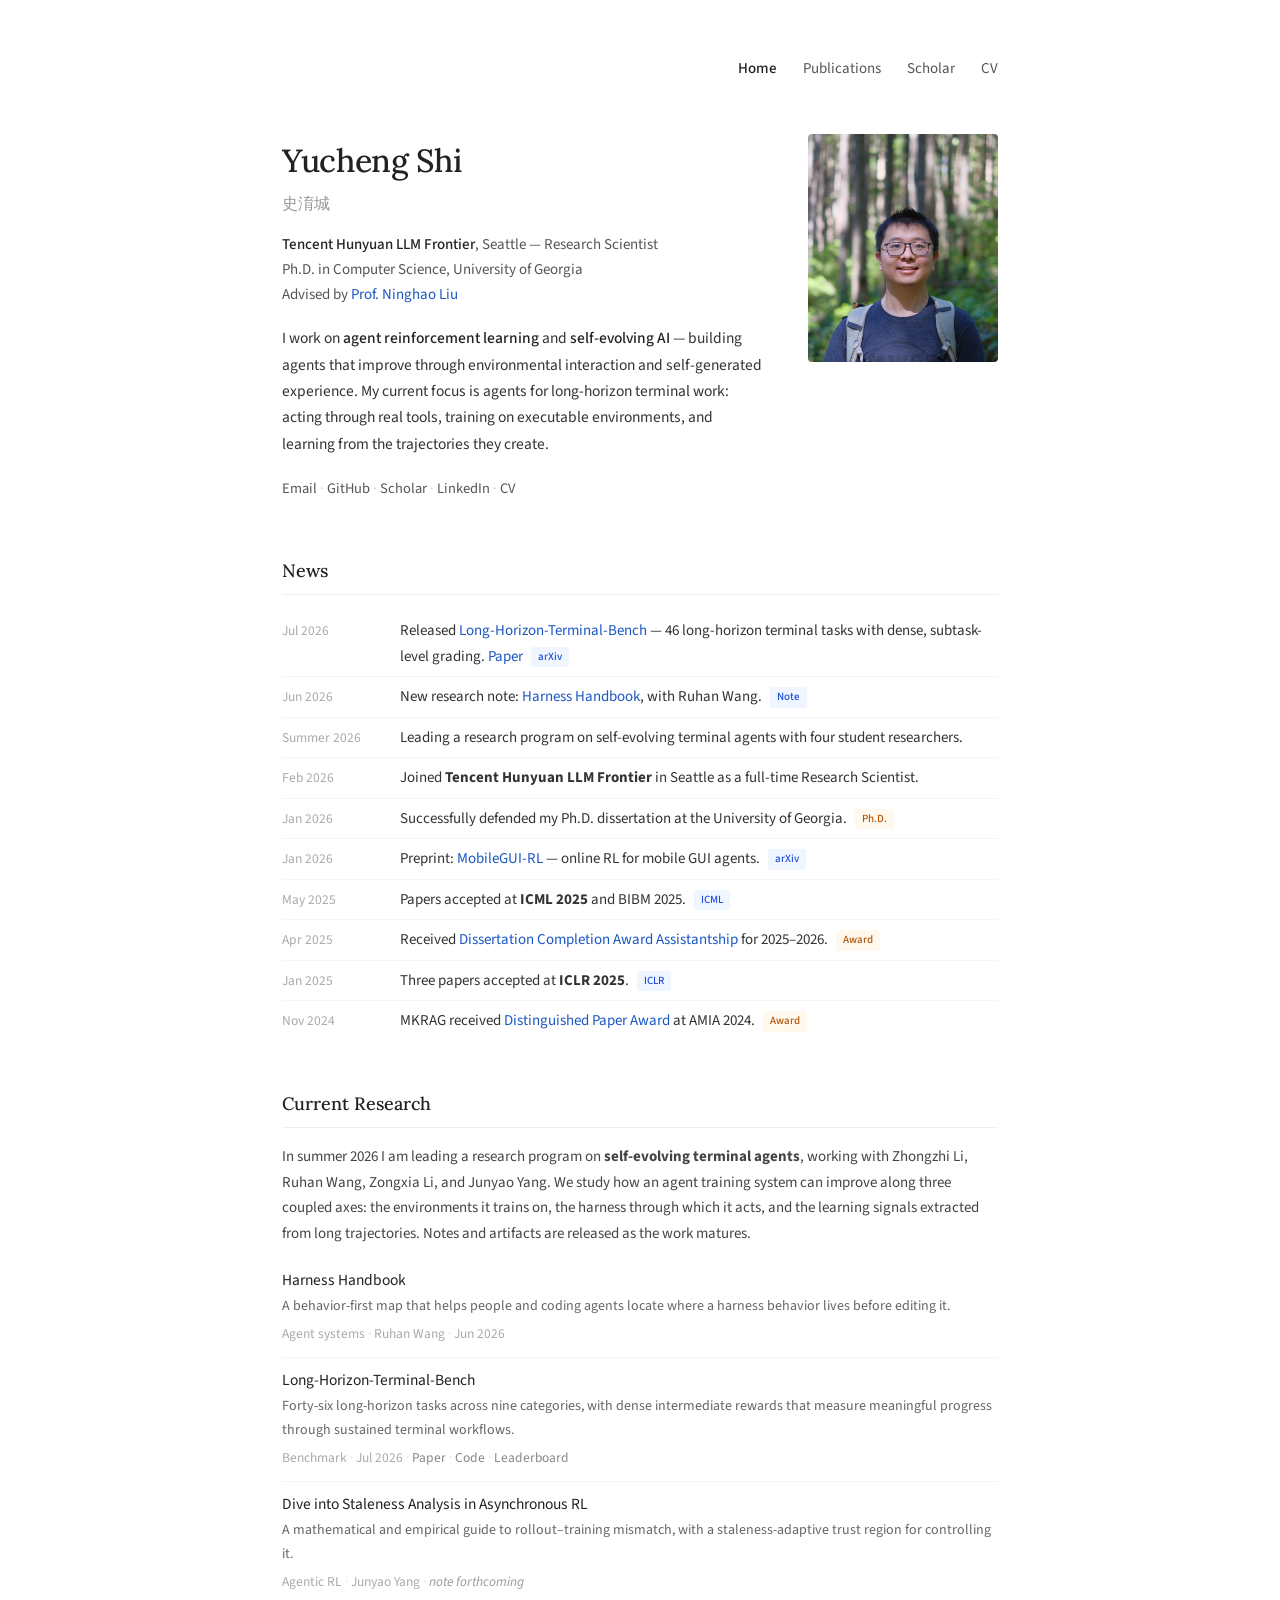
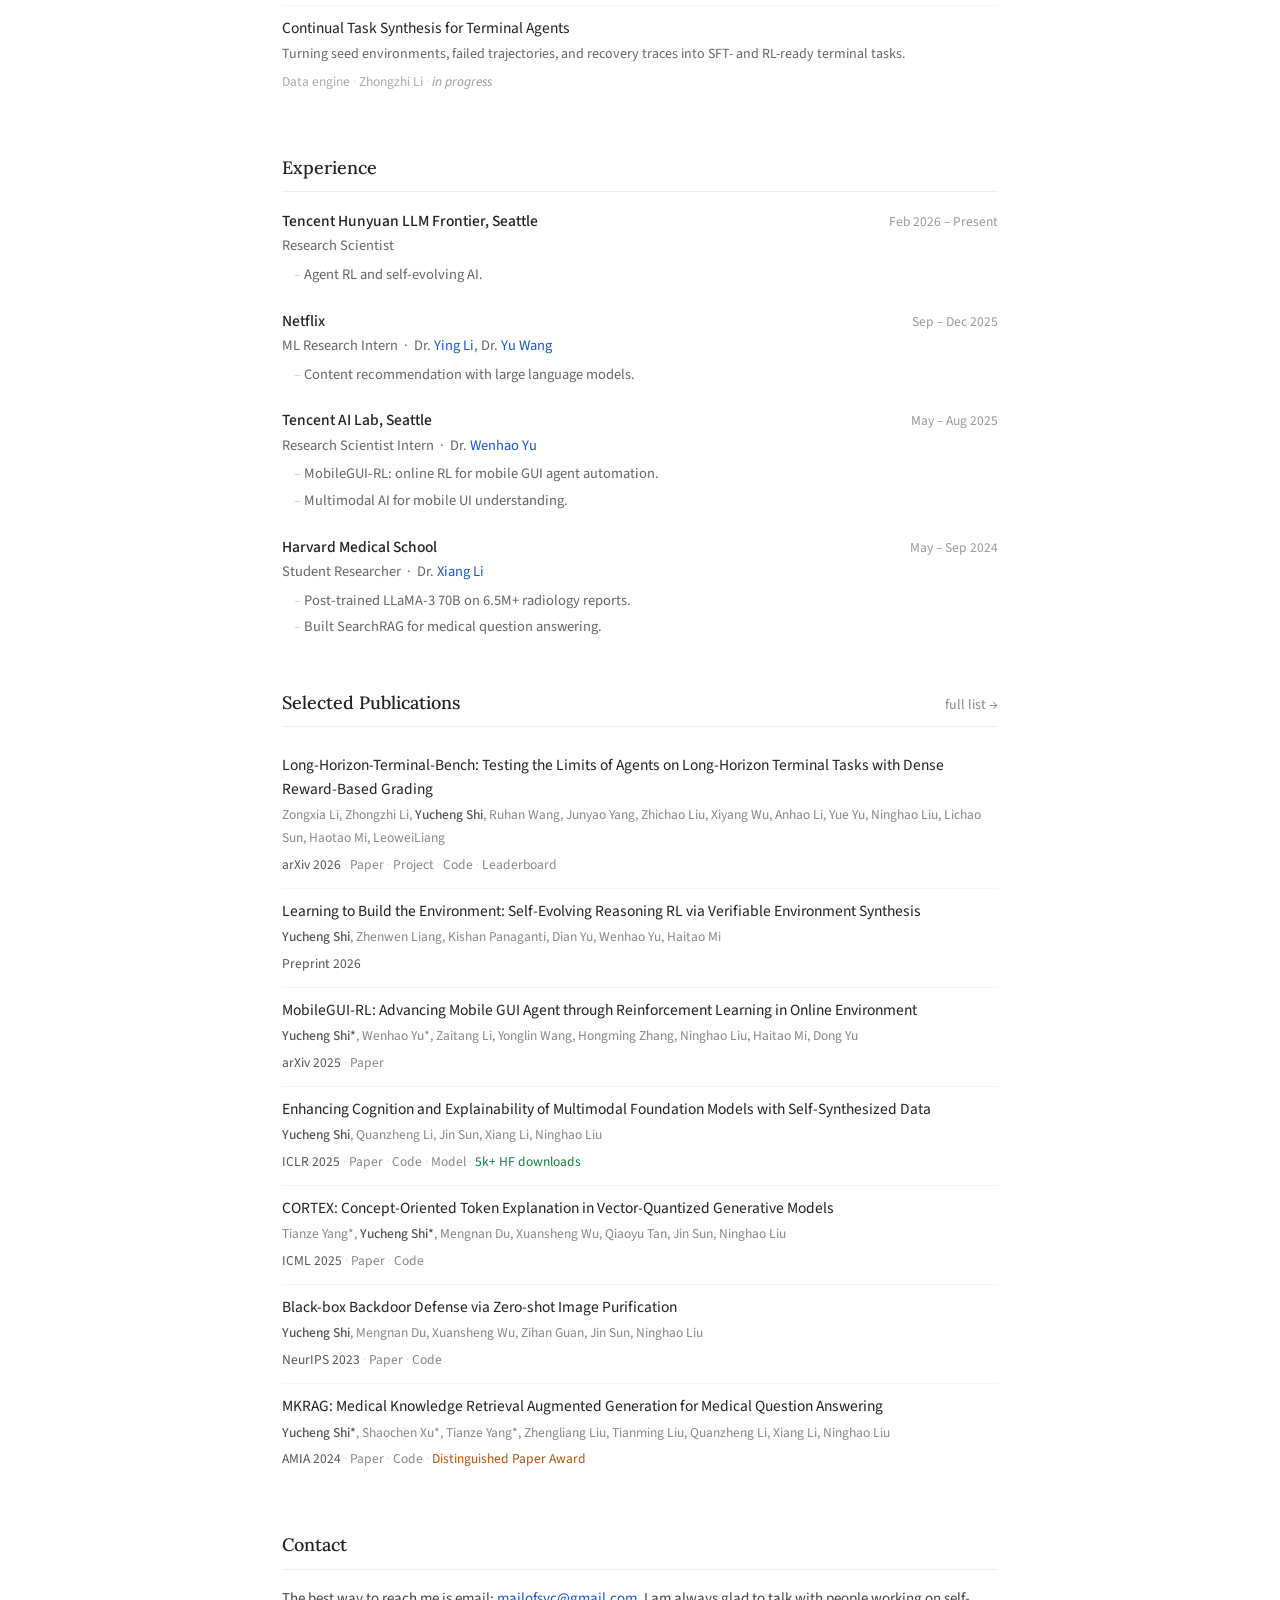
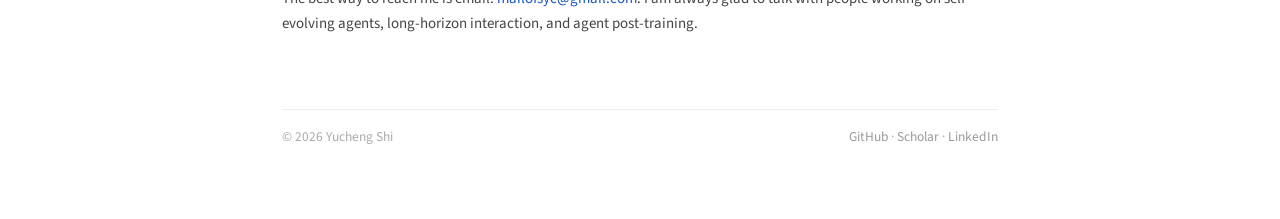
==== index.html @ b0e8c315 "Add Long-Horizon-Terminal-Bench" ====
<!DOCTYPE html>
<html lang="en">
<head>
  <meta charset="UTF-8">
  <meta name="viewport" content="width=device-width, initial-scale=1.0">
  <title>Yucheng Shi</title>
  <meta name="description" content="Yucheng Shi is a Research Scientist at Tencent Hunyuan LLM Frontier in Seattle, working on self-evolving AI, agent reinforcement learning, and long-horizon terminal agents.">
  <link rel="canonical" href="https://sycny.github.io/">
  <meta property="og:type" content="website">
  <meta property="og:url" content="https://sycny.github.io/">
  <meta property="og:title" content="Yucheng Shi">
  <meta property="og:description" content="Research Scientist working on self-evolving AI, agent reinforcement learning, and long-horizon terminal agents.">
  <meta property="og:image" content="https://sycny.github.io/images/yucheng-shi.jpg">
  <link rel="preconnect" href="https://fonts.googleapis.com">
  <link rel="preconnect" href="https://fonts.gstatic.com" crossorigin>
  <link href="https://fonts.googleapis.com/css2?family=Lora:ital,wght@0,400;0,500;1,400&amp;family=Source+Sans+3:wght@400;500;600&amp;display=swap" rel="stylesheet">
  <link rel="stylesheet" href="stylesheet.css">
</head>
<body>
<div class="page">

  <nav>
    <a href="index.html" aria-current="page">Home</a>
    <a href="publications.html">Publications</a>
    <a href="https://scholar.google.co.uk/citations?user=rIFRHvIAAAAJ" target="_blank" rel="noopener">Scholar</a>
    <a href="Yucheng_Shi_CV_2026.pdf" target="_blank">CV</a>
  </nav>

  <header class="profile">
    <div>
      <h1>Yucheng Shi</h1>
      <div class="name-zh" lang="zh-Hans">史淯城</div>
      <div class="affiliation">
        <strong>Tencent Hunyuan LLM Frontier</strong>, Seattle — Research Scientist<br>
        Ph.D. in Computer Science, University of Georgia<br>
        Advised by <a href="https://ninghaohello.github.io/">Prof. Ninghao Liu</a>
      </div>
      <p class="bio">
        I work on <strong>agent reinforcement learning</strong> and <strong>self-evolving AI</strong> —
        building agents that improve through environmental interaction and self-generated experience.
        My current focus is agents for long-horizon terminal work: acting through real tools, training
        on executable environments, and learning from the trajectories they create.
      </p>
      <div class="links">
        <a href="mailto:mailofsyc@gmail.com">Email</a>
        <span>·</span>
        <a href="https://github.com/sycny" target="_blank" rel="noopener">GitHub</a>
        <span>·</span>
        <a href="https://scholar.google.co.uk/citations?user=rIFRHvIAAAAJ" target="_blank" rel="noopener">Scholar</a>
        <span>·</span>
        <a href="https://www.linkedin.com/in/yucheng-shi/" target="_blank" rel="noopener">LinkedIn</a>
        <span>·</span>
        <a href="Yucheng_Shi_CV_2026.pdf" target="_blank">CV</a>
      </div>
    </div>
    <div class="photo-wrap">
      <img class="photo" src="images/yucheng-shi.jpg" alt="Yucheng Shi" width="720" height="864">
    </div>
  </header>

  <!-- NEWS -->
  <section>
    <h2>News</h2>
    <div class="news-row"><span class="news-date">Jul 2026</span><span>Released <a href="https://zli12321.github.io/LHTB/">Long-Horizon-Terminal-Bench</a> — 46 long-horizon terminal tasks with dense, subtask-level grading. <a href="https://arxiv.org/abs/2607.08964">Paper</a> <span class="tag tag-paper">arXiv</span></span></div>
    <div class="news-row"><span class="news-date">Jun 2026</span><span>New research note: <a href="https://ruhan-wang.github.io/Harness-Handbook/">Harness Handbook</a>, with Ruhan Wang. <span class="tag tag-paper">Note</span></span></div>
    <div class="news-row"><span class="news-date">Summer 2026</span><span>Leading a research program on self-evolving terminal agents with four student researchers.</span></div>
    <div class="news-row"><span class="news-date">Feb 2026</span><span>Joined <strong>Tencent Hunyuan LLM Frontier</strong> in Seattle as a full-time Research Scientist.</span></div>
    <div class="news-row"><span class="news-date">Jan 2026</span><span>Successfully defended my Ph.D. dissertation at the University of Georgia. <span class="tag tag-award">Ph.D.</span></span></div>
    <div class="news-row"><span class="news-date">Jan 2026</span><span>Preprint: <a href="https://arxiv.org/abs/2507.05720">MobileGUI-RL</a> — online RL for mobile GUI agents. <span class="tag tag-paper">arXiv</span></span></div>
    <div class="news-row"><span class="news-date">May 2025</span><span>Papers accepted at <strong>ICML 2025</strong> and BIBM 2025. <span class="tag tag-paper">ICML</span></span></div>
    <div class="news-row"><span class="news-date">Apr 2025</span><span>Received <a href="https://grad.uga.edu/scholarship-and-fellowship-awards-2023/">Dissertation Completion Award Assistantship</a> for 2025–2026. <span class="tag tag-award">Award</span></span></div>
    <div class="news-row"><span class="news-date">Jan 2025</span><span>Three papers accepted at <strong>ICLR 2025</strong>. <span class="tag tag-paper">ICLR</span></span></div>
    <div class="news-row"><span class="news-date">Nov 2024</span><span>MKRAG received <a href="https://computing.uga.edu/news/stories/2024/dr-ninghao-liu-wins-distinguished-paper-award">Distinguished Paper Award</a> at AMIA 2024. <span class="tag tag-award">Award</span></span></div>
  </section>

  <!-- CURRENT RESEARCH -->
  <section>
    <h2>Current Research</h2>
    <p class="section-intro">
      In summer 2026 I am leading a research program on <strong>self-evolving terminal agents</strong>,
      working with Zhongzhi Li, Ruhan Wang, Zongxia Li, and Junyao Yang. We study how an agent training
      system can improve along three coupled axes: the environments it trains on, the harness through
      which it acts, and the learning signals extracted from long trajectories. Notes and artifacts are
      released as the work matures.
    </p>

    <div class="pub-item">
      <div class="pub-title"><a href="https://ruhan-wang.github.io/Harness-Handbook/">Harness Handbook</a></div>
      <div class="pub-desc">A behavior-first map that helps people and coding agents locate where a harness behavior lives before editing it.</div>
      <div class="pub-meta">Agent systems <span class="sep">·</span> Ruhan Wang <span class="sep">·</span> Jun 2026</div>
    </div>

    <div class="pub-item">
      <div class="pub-title"><a href="https://zli12321.github.io/LHTB/">Long-Horizon-Terminal-Bench</a></div>
      <div class="pub-desc">Forty-six long-horizon tasks across nine categories, with dense intermediate rewards that measure meaningful progress through sustained terminal workflows.</div>
      <div class="pub-meta">Benchmark <span class="sep">·</span> Jul 2026 <span class="sep">·</span> <a href="https://arxiv.org/abs/2607.08964">Paper</a> <span class="sep">·</span> <a href="https://github.com/zli12321/LHTB">Code</a> <span class="sep">·</span> <a href="https://zli12321.github.io/LHTB/leaderboard.html">Leaderboard</a></div>
    </div>

    <div class="pub-item">
      <div class="pub-title">Dive into Staleness Analysis in Asynchronous RL</div>
      <div class="pub-desc">A mathematical and empirical guide to rollout–training mismatch, with a staleness-adaptive trust region for controlling it.</div>
      <div class="pub-meta">Agentic RL <span class="sep">·</span> Junyao Yang <span class="sep">·</span> <span class="status">note forthcoming</span></div>
    </div>

    <div class="pub-item">
      <div class="pub-title">Continual Task Synthesis for Terminal Agents</div>
      <div class="pub-desc">Turning seed environments, failed trajectories, and recovery traces into SFT- and RL-ready terminal tasks.</div>
      <div class="pub-meta">Data engine <span class="sep">·</span> Zhongzhi Li <span class="sep">·</span> <span class="status">in progress</span></div>
    </div>
  </section>

  <!-- EXPERIENCE -->
  <section>
    <h2>Experience</h2>

    <div class="exp-item">
      <div class="exp-header">
        <span class="exp-company">Tencent Hunyuan LLM Frontier, Seattle</span>
        <span class="exp-date">Feb 2026 – Present</span>
      </div>
      <div class="exp-role">Research Scientist</div>
      <ul class="exp-detail"><li>Agent RL and self-evolving AI.</li></ul>
    </div>

    <div class="exp-item">
      <div class="exp-header">
        <span class="exp-company">Netflix</span>
        <span class="exp-date">Sep – Dec 2025</span>
      </div>
      <div class="exp-role">ML Research Intern &nbsp;·&nbsp; Dr. <a href="https://www.linkedin.com/in/ying-li-94016850/">Ying Li</a>, Dr. <a href="https://scholar.google.com/citations?user=S-9e-WwAAAAJ">Yu Wang</a></div>
      <ul class="exp-detail"><li>Content recommendation with large language models.</li></ul>
    </div>

    <div class="exp-item">
      <div class="exp-header">
        <span class="exp-company">Tencent AI Lab, Seattle</span>
        <span class="exp-date">May – Aug 2025</span>
      </div>
      <div class="exp-role">Research Scientist Intern &nbsp;·&nbsp; Dr. <a href="https://wyu97.github.io/">Wenhao Yu</a></div>
      <ul class="exp-detail">
        <li>MobileGUI-RL: online RL for mobile GUI agent automation.</li>
        <li>Multimodal AI for mobile UI understanding.</li>
      </ul>
    </div>

    <div class="exp-item">
      <div class="exp-header">
        <span class="exp-company">Harvard Medical School</span>
        <span class="exp-date">May – Sep 2024</span>
      </div>
      <div class="exp-role">Student Researcher &nbsp;·&nbsp; Dr. <a href="https://xiangli-shaun.github.io/">Xiang Li</a></div>
      <ul class="exp-detail">
        <li>Post-trained LLaMA-3 70B on 6.5M+ radiology reports.</li>
        <li>Built SearchRAG for medical question answering.</li>
      </ul>
    </div>
  </section>

  <!-- SELECTED PUBLICATIONS -->
  <section>
    <h2>Selected Publications <a href="publications.html">full list →</a></h2>

    <div class="pub-item">
      <div class="pub-title">Long-Horizon-Terminal-Bench: Testing the Limits of Agents on Long-Horizon Terminal Tasks with Dense Reward-Based Grading</div>
      <div class="pub-authors">Zongxia Li, Zhongzhi Li, <strong>Yucheng Shi</strong>, Ruhan Wang, Junyao Yang, Zhichao Liu, Xiyang Wu, Anhao Li, Yue Yu, Ninghao Liu, Lichao Sun, Haotao Mi, LeoweiLiang</div>
      <div class="pub-meta"><em>arXiv 2026</em> <span class="sep">·</span> <a href="https://arxiv.org/abs/2607.08964">Paper</a> <span class="sep">·</span> <a href="https://zli12321.github.io/LHTB/">Project</a> <span class="sep">·</span> <a href="https://github.com/zli12321/LHTB">Code</a> <span class="sep">·</span> <a href="https://zli12321.github.io/LHTB/leaderboard.html">Leaderboard</a></div>
    </div>

    <div class="pub-item">
      <div class="pub-title">Learning to Build the Environment: Self-Evolving Reasoning RL via Verifiable Environment Synthesis</div>
      <div class="pub-authors"><strong>Yucheng Shi</strong>, Zhenwen Liang, Kishan Panaganti, Dian Yu, Wenhao Yu, Haitao Mi</div>
      <div class="pub-meta"><em>Preprint 2026</em></div>
    </div>

    <div class="pub-item">
      <div class="pub-title">MobileGUI-RL: Advancing Mobile GUI Agent through Reinforcement Learning in Online Environment</div>
      <div class="pub-authors"><strong>Yucheng Shi*</strong>, Wenhao Yu*, Zaitang Li, Yonglin Wang, Hongming Zhang, Ninghao Liu, Haitao Mi, Dong Yu</div>
      <div class="pub-meta"><em>arXiv 2025</em> <span class="sep">·</span> <a href="https://arxiv.org/abs/2507.05720">Paper</a></div>
    </div>

    <div class="pub-item">
      <div class="pub-title">Enhancing Cognition and Explainability of Multimodal Foundation Models with Self-Synthesized Data</div>
      <div class="pub-authors"><strong>Yucheng Shi</strong>, Quanzheng Li, Jin Sun, Xiang Li, Ninghao Liu</div>
      <div class="pub-meta"><em>ICLR 2025</em> <span class="sep">·</span> <a href="https://openreview.net/forum?id=lHbLpwbEyt">Paper</a> <span class="sep">·</span> <a href="https://github.com/sycny/SelfSynthX">Code</a> <span class="sep">·</span> <a href="https://huggingface.co/YuchengShi">Model</a> <span class="sep">·</span> <span class="downloads">5k+ HF downloads</span></div>
    </div>

    <div class="pub-item">
      <div class="pub-title">CORTEX: Concept-Oriented Token Explanation in Vector-Quantized Generative Models</div>
      <div class="pub-authors">Tianze Yang*, <strong>Yucheng Shi*</strong>, Mengnan Du, Xuansheng Wu, Qiaoyu Tan, Jin Sun, Ninghao Liu</div>
      <div class="pub-meta"><em>ICML 2025</em> <span class="sep">·</span> <a href="https://arxiv.org/abs/2506.00698">Paper</a> <span class="sep">·</span> <a href="https://github.com/YangTianze009/CORTEX">Code</a></div>
    </div>

    <div class="pub-item">
      <div class="pub-title">Black-box Backdoor Defense via Zero-shot Image Purification</div>
      <div class="pub-authors"><strong>Yucheng Shi</strong>, Mengnan Du, Xuansheng Wu, Zihan Guan, Jin Sun, Ninghao Liu</div>
      <div class="pub-meta"><em>NeurIPS 2023</em> <span class="sep">·</span> <a href="https://arxiv.org/abs/2303.12175">Paper</a> <span class="sep">·</span> <a href="https://github.com/sycny/ZIP">Code</a></div>
    </div>

    <div class="pub-item">
      <div class="pub-title">MKRAG: Medical Knowledge Retrieval Augmented Generation for Medical Question Answering</div>
      <div class="pub-authors"><strong>Yucheng Shi*</strong>, Shaochen Xu*, Tianze Yang*, Zhengliang Liu, Tianming Liu, Quanzheng Li, Xiang Li, Ninghao Liu</div>
      <div class="pub-meta"><em>AMIA 2024</em> <span class="sep">·</span> <a href="https://arxiv.org/abs/2309.16035">Paper</a> <span class="sep">·</span> <a href="https://github.com/sycny/MKRAG">Code</a> <span class="sep">·</span> <span class="award">Distinguished Paper Award</span></div>
    </div>
  </section>

  <!-- CONTACT -->
  <section>
    <h2>Contact</h2>
    <p class="contact-note">
      The best way to reach me is email: <a href="mailto:mailofsyc@gmail.com">mailofsyc@gmail.com</a>.
      I am always glad to talk with people working on self-evolving agents, long-horizon interaction,
      and agent post-training.
    </p>
  </section>

  <footer>
    <span>© 2026 Yucheng Shi</span>
    <span>
      <a href="https://github.com/sycny" target="_blank" rel="noopener">GitHub</a> ·
      <a href="https://scholar.google.co.uk/citations?user=rIFRHvIAAAAJ" target="_blank" rel="noopener">Scholar</a> ·
      <a href="https://www.linkedin.com/in/yucheng-shi/" target="_blank" rel="noopener">LinkedIn</a>
    </span>
  </footer>

</div>
</body>
</html>
---- stylesheet.css ----
/* Yucheng Shi — sycny.github.io */

* { box-sizing: border-box; margin: 0; padding: 0; }

body {
  font-family: 'Source Sans 3', -apple-system, 'Segoe UI', Helvetica, Arial, sans-serif;
  background: #fff;
  color: #222;
  font-size: 16px;
  line-height: 1.7;
}

a { color: #1a56c4; text-decoration: none; }
a:hover { text-decoration: underline; }

.page {
  max-width: 780px;
  margin: 0 auto;
  padding: 56px 32px 70px;
}

/* NAV */
nav {
  display: flex;
  flex-wrap: wrap;
  justify-content: flex-end;
  gap: 8px 26px;
  margin-bottom: 52px;
  font-size: 15px;
}
nav a { color: #555; }
nav a:hover { color: #1a56c4; text-decoration: none; }
nav a[aria-current="page"] { color: #222; font-weight: 500; }

/* PROFILE */
.profile {
  display: grid;
  grid-template-columns: 1fr 190px;
  gap: 44px;
  align-items: start;
  margin-bottom: 54px;
}

h1 {
  font-family: 'Lora', serif;
  font-weight: 500;
  font-size: 2rem;
  letter-spacing: -0.01em;
  margin-bottom: 2px;
}
.name-zh {
  font-family: 'Lora', serif;
  color: #999;
  font-size: 1rem;
  margin-bottom: 16px;
}
.affiliation {
  font-size: 15px;
  color: #555;
  margin-bottom: 18px;
  line-height: 1.65;
}
.affiliation strong { color: #222; font-weight: 500; }

.bio { font-size: 15.5px; color: #333; margin-bottom: 20px; }
.bio strong { font-weight: 500; color: #222; }

.links { font-size: 14.5px; }
.links a { color: #555; }
.links a:hover { color: #1a56c4; }
.links span { color: #ccc; }

.photo-wrap {
  width: 100%;
  border-radius: 4px;
  overflow: hidden;
}
.photo { width: 100%; height: auto; display: block; }

/* SECTIONS */
section { margin-bottom: 48px; }

h2 {
  font-family: 'Lora', serif;
  font-weight: 500;
  font-size: 1.12rem;
  margin-bottom: 16px;
  padding-bottom: 8px;
  border-bottom: 1px solid #eee;
  display: flex;
  justify-content: space-between;
  align-items: baseline;
}
h2 a {
  font-family: 'Source Sans 3', sans-serif;
  font-size: 14px;
  font-weight: 400;
  color: #888;
}
h2 a:hover { color: #1a56c4; text-decoration: none; }

.section-intro { font-size: 15px; color: #444; margin-bottom: 12px; }

/* NEWS */
.news-row {
  display: grid;
  grid-template-columns: 100px 1fr;
  gap: 0 18px;
  font-size: 15px;
  padding: 7px 0;
  border-bottom: 1px solid #f4f4f4;
  color: #333;
}
.news-row:last-child { border-bottom: none; }
.news-date { color: #aaa; font-size: 13.5px; padding-top: 2px; white-space: nowrap; }

.tag {
  display: inline-block;
  font-size: 11px;
  padding: 1px 7px;
  border-radius: 2px;
  vertical-align: middle;
  margin-left: 5px;
  font-weight: 500;
}
.tag-award { background: #fff8ed; color: #b45309; }
.tag-paper { background: #eff6ff; color: #1d4ed8; }

/* EXPERIENCE */
.exp-item { margin-bottom: 20px; }
.exp-item:last-child { margin-bottom: 0; }
.exp-header { display: flex; justify-content: space-between; align-items: baseline; flex-wrap: wrap; gap: 4px; }
.exp-company { font-weight: 500; font-size: 15.5px; }
.exp-date { font-size: 13.5px; color: #999; }
.exp-role { font-size: 14.5px; color: #666; margin-bottom: 4px; }
.exp-detail { font-size: 14.5px; color: #666; padding-left: 12px; margin-top: 2px; list-style: none; }
.exp-detail li { margin-bottom: 2px; }
.exp-detail li::before { content: '– '; color: #ccc; }

/* PUBLICATIONS & NOTES */
.pub-item { padding: 11px 0; border-bottom: 1px solid #f4f4f4; }
.pub-item:last-child { border-bottom: none; }
.pub-title { font-size: 15.5px; color: #222; margin-bottom: 3px; line-height: 1.5; }
.pub-title a { color: #222; }
.pub-title a:hover { color: #1a56c4; }
.pub-desc { font-size: 14px; color: #666; margin-bottom: 4px; }
.pub-authors { font-size: 13.5px; color: #888; margin-bottom: 4px; }
.pub-authors strong { color: #555; font-weight: 500; }
.pub-meta { font-size: 13.5px; color: #aaa; }
.pub-meta a { color: #888; }
.pub-meta a:hover { color: #1a56c4; }
.pub-meta em { color: #555; font-style: normal; }
.sep { color: #ddd; }
.award { color: #b45309; }
.downloads { color: #15803d; }
.status { color: #999; font-style: italic; }

/* PUBLICATIONS PAGE */
.page-header { margin-bottom: 40px; }
.page-header h1 { font-size: 1.7rem; margin-bottom: 8px; }
.page-sub { font-size: 14.5px; color: #888; }
.page-sub a { color: #888; }
.page-sub a:hover { color: #1a56c4; }
.cat-block { margin-bottom: 44px; }
.pub-footnote { font-size: 13.5px; color: #aaa; margin-top: 8px; }

/* CONTACT */
.contact-note { font-size: 15px; color: #444; }

/* FOOTER */
footer {
  margin-top: 72px;
  padding-top: 16px;
  border-top: 1px solid #eee;
  font-size: 13.5px;
  color: #aaa;
  display: flex;
  justify-content: space-between;
  flex-wrap: wrap;
  gap: 8px 16px;
}
footer a { color: #999; }
footer a:hover { color: #1a56c4; }

@media (max-width: 620px) {
  .page { padding: 40px 22px 56px; }
  nav { justify-content: flex-start; gap: 8px 20px; margin-bottom: 40px; }
  .profile { grid-template-columns: 1fr; gap: 26px; }
  .photo-wrap { width: 150px; }
  h1 { font-size: 1.65rem; }
  .news-row { grid-template-columns: 82px 1fr; gap: 0 14px; }
}
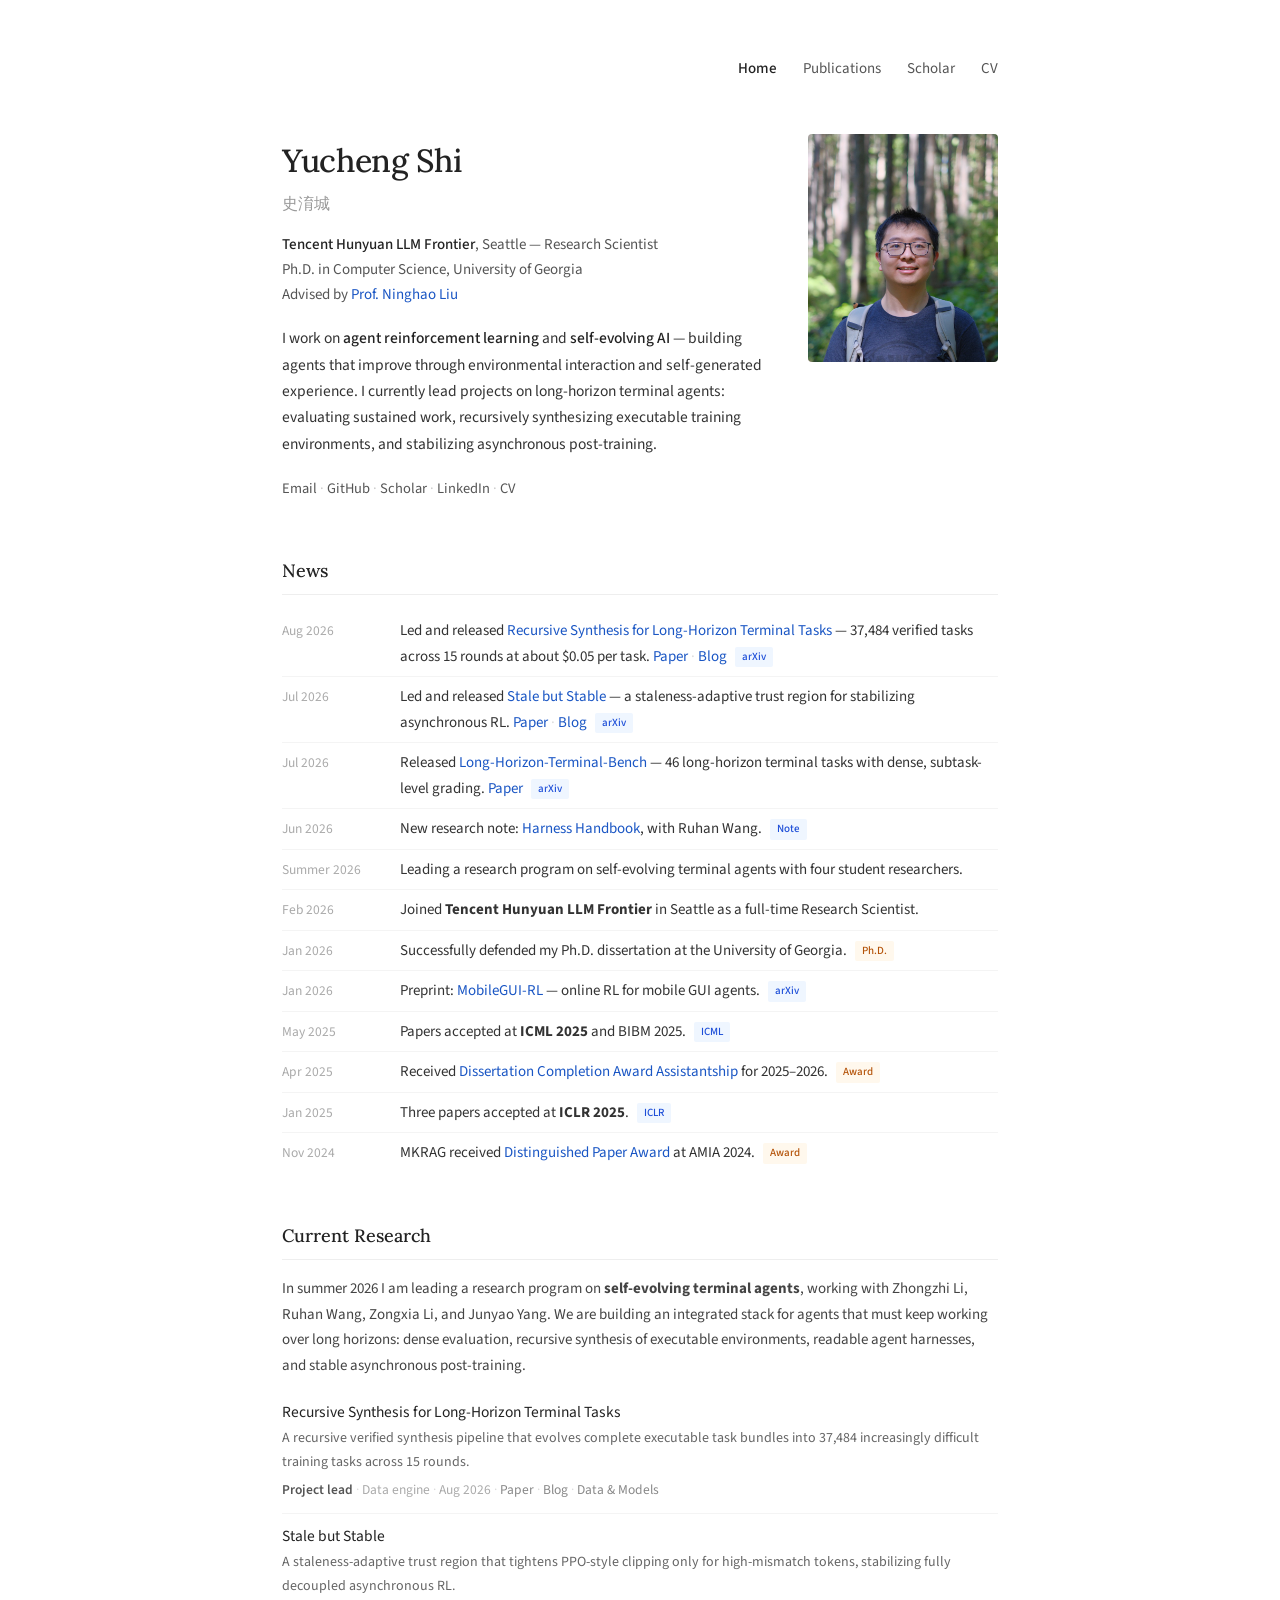
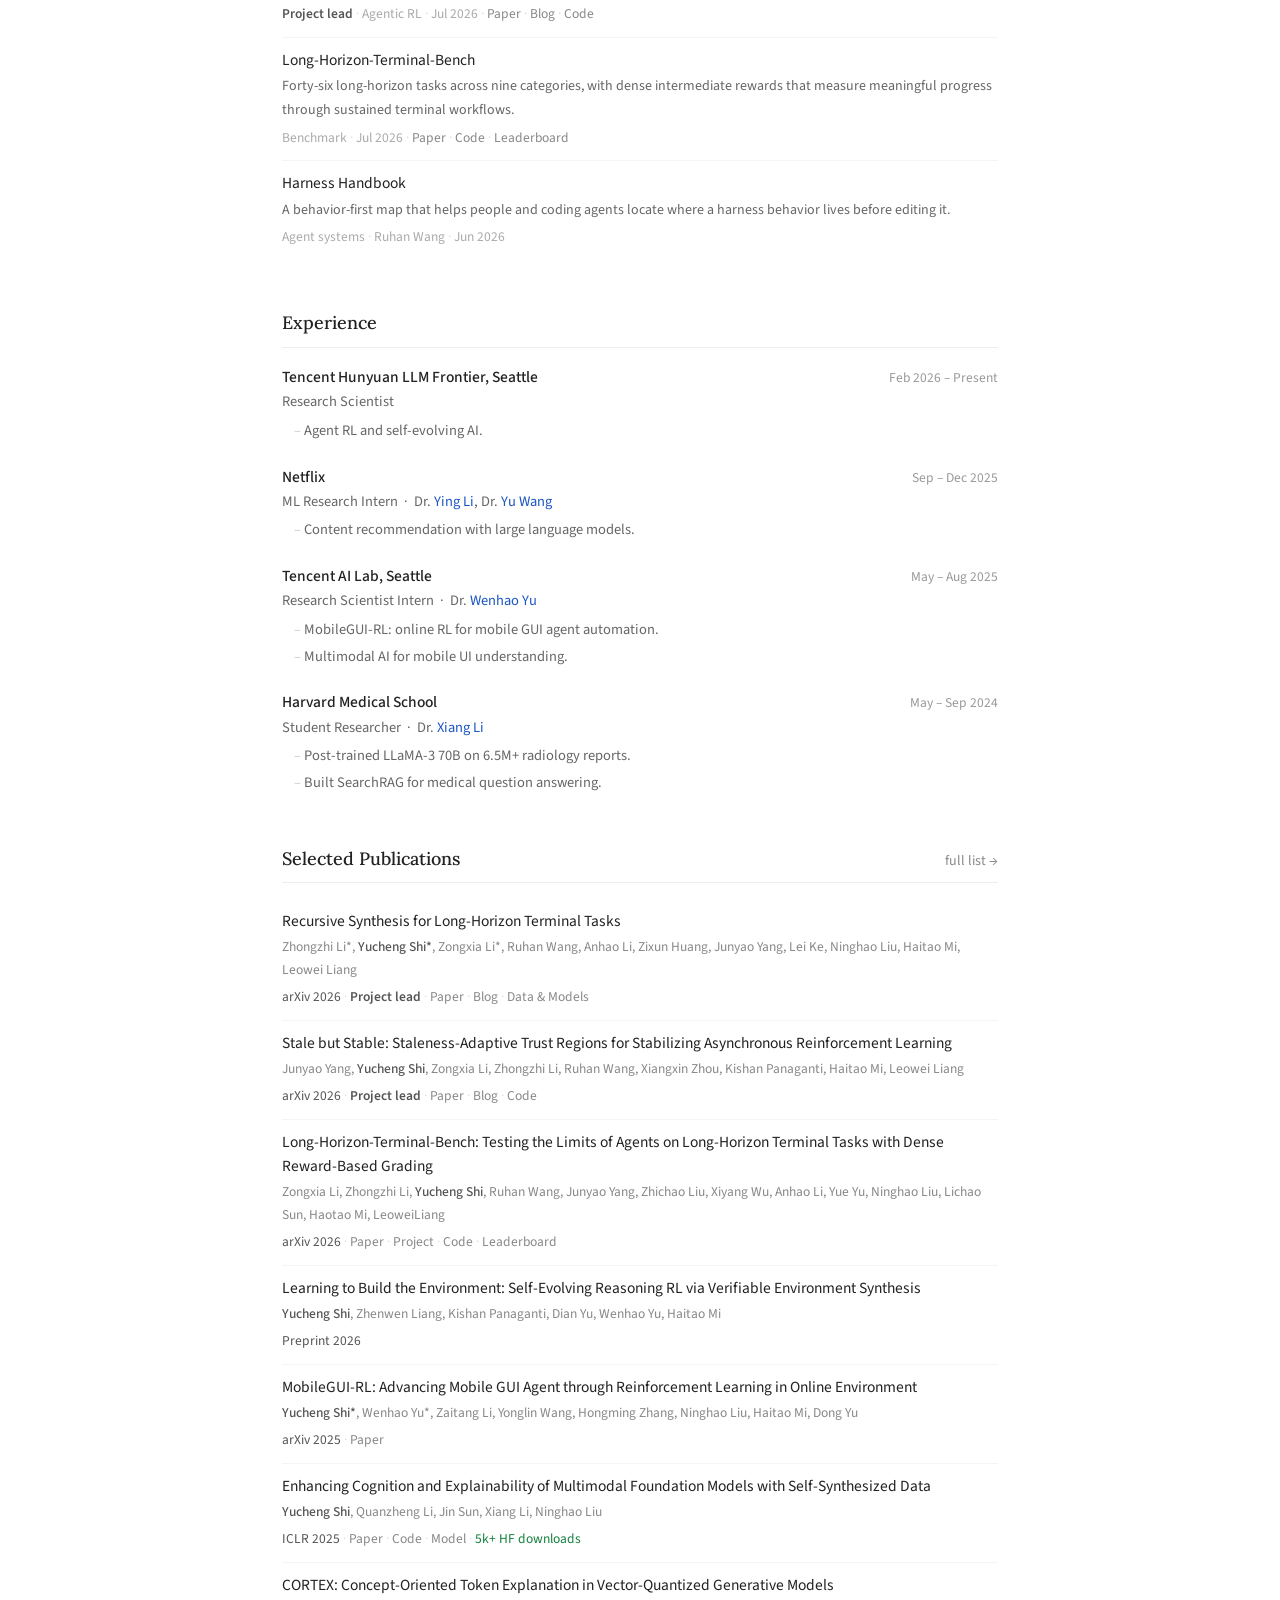
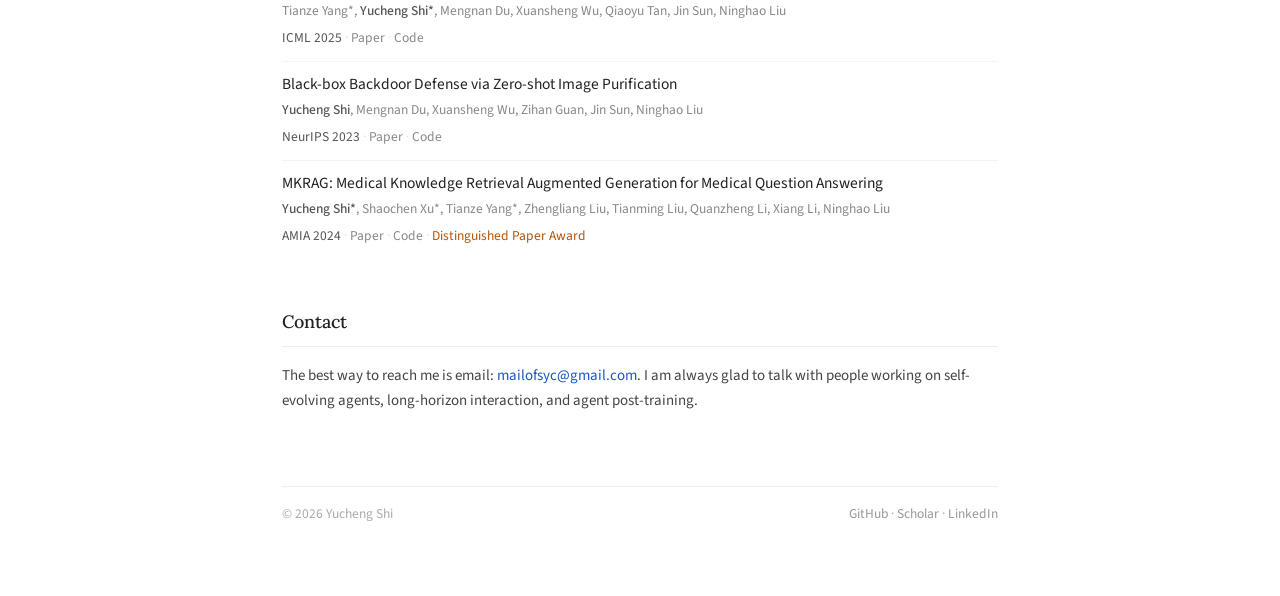
==== commit ebbe6c65: "Add new lead terminal agent projects" ====
--- a/index.html
+++ b/index.html
@@ -38,8 +38,8 @@
       <p class="bio">
         I work on <strong>agent reinforcement learning</strong> and <strong>self-evolving AI</strong> —
         building agents that improve through environmental interaction and self-generated experience.
-        My current focus is agents for long-horizon terminal work: acting through real tools, training
-        on executable environments, and learning from the trajectories they create.
+        I currently lead projects on long-horizon terminal agents: evaluating sustained work,
+        recursively synthesizing executable training environments, and stabilizing asynchronous post-training.
       </p>
       <div class="links">
         <a href="mailto:mailofsyc@gmail.com">Email</a>
@@ -61,6 +61,8 @@
   <!-- NEWS -->
   <section>
     <h2>News</h2>
+    <div class="news-row"><span class="news-date">Aug 2026</span><span>Led and released <a href="https://zhongzhi660.github.io/recursive-verified-synthesis-site/">Recursive Synthesis for Long-Horizon Terminal Tasks</a> — 37,484 verified tasks across 15 rounds at about $0.05 per task. <a href="https://arxiv.org/abs/2608.05466">Paper</a> <span class="sep">·</span> <a href="https://zhongzhi660.github.io/recursive-verified-synthesis-site/">Blog</a> <span class="tag tag-paper">arXiv</span></span></div>
+    <div class="news-row"><span class="news-date">Jul 2026</span><span>Led and released <a href="https://jyyang26.github.io/stable_async_analysis/">Stale but Stable</a> — a staleness-adaptive trust region for stabilizing asynchronous RL. <a href="https://arxiv.org/abs/2607.18722">Paper</a> <span class="sep">·</span> <a href="https://jyyang26.github.io/stable_async_analysis/">Blog</a> <span class="tag tag-paper">arXiv</span></span></div>
     <div class="news-row"><span class="news-date">Jul 2026</span><span>Released <a href="https://zli12321.github.io/LHTB/">Long-Horizon-Terminal-Bench</a> — 46 long-horizon terminal tasks with dense, subtask-level grading. <a href="https://arxiv.org/abs/2607.08964">Paper</a> <span class="tag tag-paper">arXiv</span></span></div>
     <div class="news-row"><span class="news-date">Jun 2026</span><span>New research note: <a href="https://ruhan-wang.github.io/Harness-Handbook/">Harness Handbook</a>, with Ruhan Wang. <span class="tag tag-paper">Note</span></span></div>
     <div class="news-row"><span class="news-date">Summer 2026</span><span>Leading a research program on self-evolving terminal agents with four student researchers.</span></div>
@@ -78,34 +80,33 @@
     <h2>Current Research</h2>
     <p class="section-intro">
       In summer 2026 I am leading a research program on <strong>self-evolving terminal agents</strong>,
-      working with Zhongzhi Li, Ruhan Wang, Zongxia Li, and Junyao Yang. We study how an agent training
-      system can improve along three coupled axes: the environments it trains on, the harness through
-      which it acts, and the learning signals extracted from long trajectories. Notes and artifacts are
-      released as the work matures.
+      working with Zhongzhi Li, Ruhan Wang, Zongxia Li, and Junyao Yang. We are building an integrated
+      stack for agents that must keep working over long horizons: dense evaluation, recursive synthesis
+      of executable environments, readable agent harnesses, and stable asynchronous post-training.
     </p>
+
+    <div class="pub-item">
+      <div class="pub-title"><a href="https://zhongzhi660.github.io/recursive-verified-synthesis-site/">Recursive Synthesis for Long-Horizon Terminal Tasks</a></div>
+      <div class="pub-desc">A recursive verified synthesis pipeline that evolves complete executable task bundles into 37,484 increasingly difficult training tasks across 15 rounds.</div>
+      <div class="pub-meta"><span class="lead">Project lead</span> <span class="sep">·</span> Data engine <span class="sep">·</span> Aug 2026 <span class="sep">·</span> <a href="https://arxiv.org/abs/2608.05466">Paper</a> <span class="sep">·</span> <a href="https://zhongzhi660.github.io/recursive-verified-synthesis-site/">Blog</a> <span class="sep">·</span> <a href="https://huggingface.co/collections/Zhongzhi1228/recursive-task-synthesis">Data &amp; Models</a></div>
+    </div>
+
+    <div class="pub-item">
+      <div class="pub-title"><a href="https://jyyang26.github.io/stable_async_analysis/">Stale but Stable</a></div>
+      <div class="pub-desc">A staleness-adaptive trust region that tightens PPO-style clipping only for high-mismatch tokens, stabilizing fully decoupled asynchronous RL.</div>
+      <div class="pub-meta"><span class="lead">Project lead</span> <span class="sep">·</span> Agentic RL <span class="sep">·</span> Jul 2026 <span class="sep">·</span> <a href="https://arxiv.org/abs/2607.18722">Paper</a> <span class="sep">·</span> <a href="https://jyyang26.github.io/stable_async_analysis/">Blog</a> <span class="sep">·</span> <a href="https://github.com/jyyang26/SAT">Code</a></div>
+    </div>
+
+    <div class="pub-item">
+      <div class="pub-title"><a href="https://zli12321.github.io/LHTB/">Long-Horizon-Terminal-Bench</a></div>
+      <div class="pub-desc">Forty-six long-horizon tasks across nine categories, with dense intermediate rewards that measure meaningful progress through sustained terminal workflows.</div>
+      <div class="pub-meta">Benchmark <span class="sep">·</span> Jul 2026 <span class="sep">·</span> <a href="https://arxiv.org/abs/2607.08964">Paper</a> <span class="sep">·</span> <a href="https://github.com/zli12321/LHTB">Code</a> <span class="sep">·</span> <a href="https://zli12321.github.io/LHTB/leaderboard.html">Leaderboard</a></div>
+    </div>
 
     <div class="pub-item">
       <div class="pub-title"><a href="https://ruhan-wang.github.io/Harness-Handbook/">Harness Handbook</a></div>
       <div class="pub-desc">A behavior-first map that helps people and coding agents locate where a harness behavior lives before editing it.</div>
       <div class="pub-meta">Agent systems <span class="sep">·</span> Ruhan Wang <span class="sep">·</span> Jun 2026</div>
-    </div>
-
-    <div class="pub-item">
-      <div class="pub-title"><a href="https://zli12321.github.io/LHTB/">Long-Horizon-Terminal-Bench</a></div>
-      <div class="pub-desc">Forty-six long-horizon tasks across nine categories, with dense intermediate rewards that measure meaningful progress through sustained terminal workflows.</div>
-      <div class="pub-meta">Benchmark <span class="sep">·</span> Jul 2026 <span class="sep">·</span> <a href="https://arxiv.org/abs/2607.08964">Paper</a> <span class="sep">·</span> <a href="https://github.com/zli12321/LHTB">Code</a> <span class="sep">·</span> <a href="https://zli12321.github.io/LHTB/leaderboard.html">Leaderboard</a></div>
-    </div>
-
-    <div class="pub-item">
-      <div class="pub-title">Dive into Staleness Analysis in Asynchronous RL</div>
-      <div class="pub-desc">A mathematical and empirical guide to rollout–training mismatch, with a staleness-adaptive trust region for controlling it.</div>
-      <div class="pub-meta">Agentic RL <span class="sep">·</span> Junyao Yang <span class="sep">·</span> <span class="status">note forthcoming</span></div>
-    </div>
-
-    <div class="pub-item">
-      <div class="pub-title">Continual Task Synthesis for Terminal Agents</div>
-      <div class="pub-desc">Turning seed environments, failed trajectories, and recovery traces into SFT- and RL-ready terminal tasks.</div>
-      <div class="pub-meta">Data engine <span class="sep">·</span> Zhongzhi Li <span class="sep">·</span> <span class="status">in progress</span></div>
     </div>
   </section>
 
@@ -159,6 +160,18 @@
   <!-- SELECTED PUBLICATIONS -->
   <section>
     <h2>Selected Publications <a href="publications.html">full list →</a></h2>
+
+    <div class="pub-item">
+      <div class="pub-title">Recursive Synthesis for Long-Horizon Terminal Tasks</div>
+      <div class="pub-authors">Zhongzhi Li*, <strong>Yucheng Shi*</strong>, Zongxia Li*, Ruhan Wang, Anhao Li, Zixun Huang, Junyao Yang, Lei Ke, Ninghao Liu, Haitao Mi, Leowei Liang</div>
+      <div class="pub-meta"><em>arXiv 2026</em> <span class="sep">·</span> <span class="lead">Project lead</span> <span class="sep">·</span> <a href="https://arxiv.org/abs/2608.05466">Paper</a> <span class="sep">·</span> <a href="https://zhongzhi660.github.io/recursive-verified-synthesis-site/">Blog</a> <span class="sep">·</span> <a href="https://huggingface.co/collections/Zhongzhi1228/recursive-task-synthesis">Data &amp; Models</a></div>
+    </div>
+
+    <div class="pub-item">
+      <div class="pub-title">Stale but Stable: Staleness-Adaptive Trust Regions for Stabilizing Asynchronous Reinforcement Learning</div>
+      <div class="pub-authors">Junyao Yang, <strong>Yucheng Shi</strong>, Zongxia Li, Zhongzhi Li, Ruhan Wang, Xiangxin Zhou, Kishan Panaganti, Haitao Mi, Leowei Liang</div>
+      <div class="pub-meta"><em>arXiv 2026</em> <span class="sep">·</span> <span class="lead">Project lead</span> <span class="sep">·</span> <a href="https://arxiv.org/abs/2607.18722">Paper</a> <span class="sep">·</span> <a href="https://jyyang26.github.io/stable_async_analysis/">Blog</a> <span class="sep">·</span> <a href="https://github.com/jyyang26/SAT">Code</a></div>
+    </div>
 
     <div class="pub-item">
       <div class="pub-title">Long-Horizon-Terminal-Bench: Testing the Limits of Agents on Long-Horizon Terminal Tasks with Dense Reward-Based Grading</div>
--- a/stylesheet.css
+++ b/stylesheet.css
@@ -151,6 +151,7 @@
 .pub-meta a:hover { color: #1a56c4; }
 .pub-meta em { color: #555; font-style: normal; }
 .sep { color: #ddd; }
+.lead { color: #555; font-weight: 600; }
 .award { color: #b45309; }
 .downloads { color: #15803d; }
 .status { color: #999; font-style: italic; }
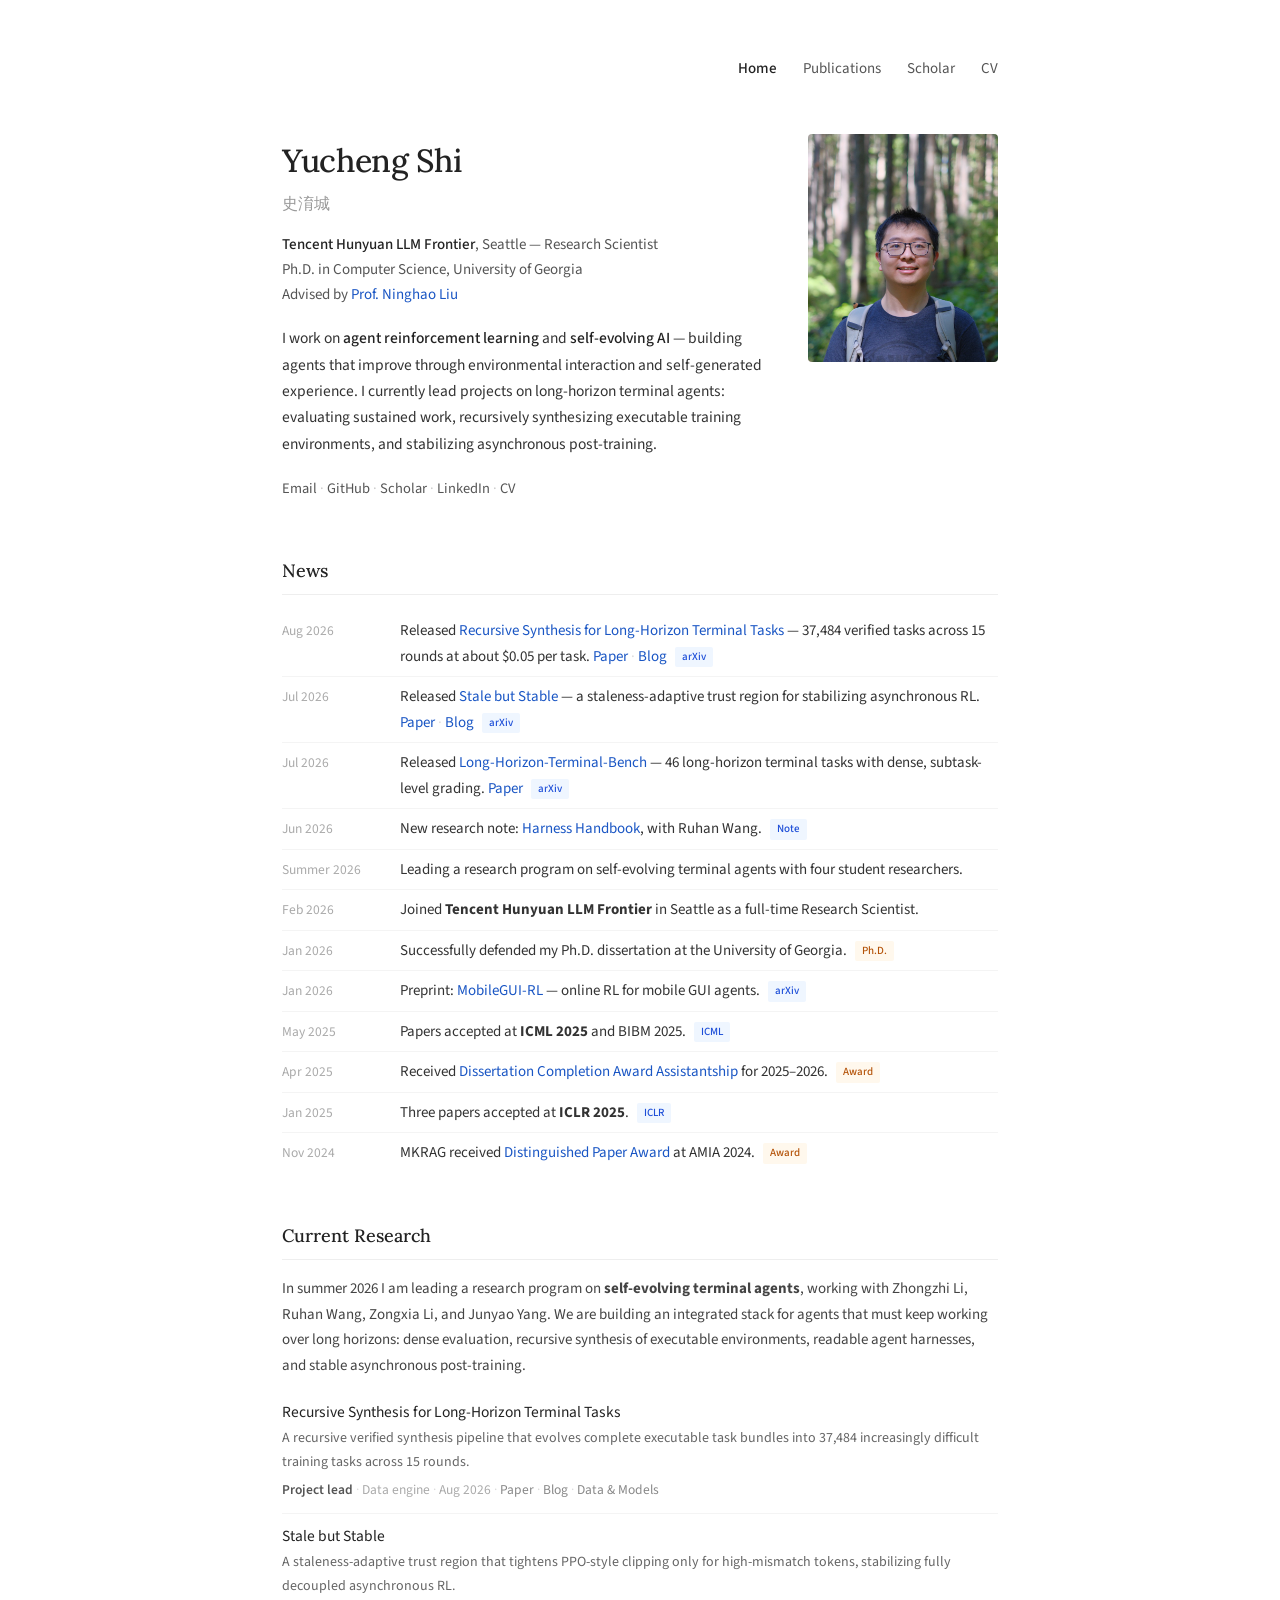
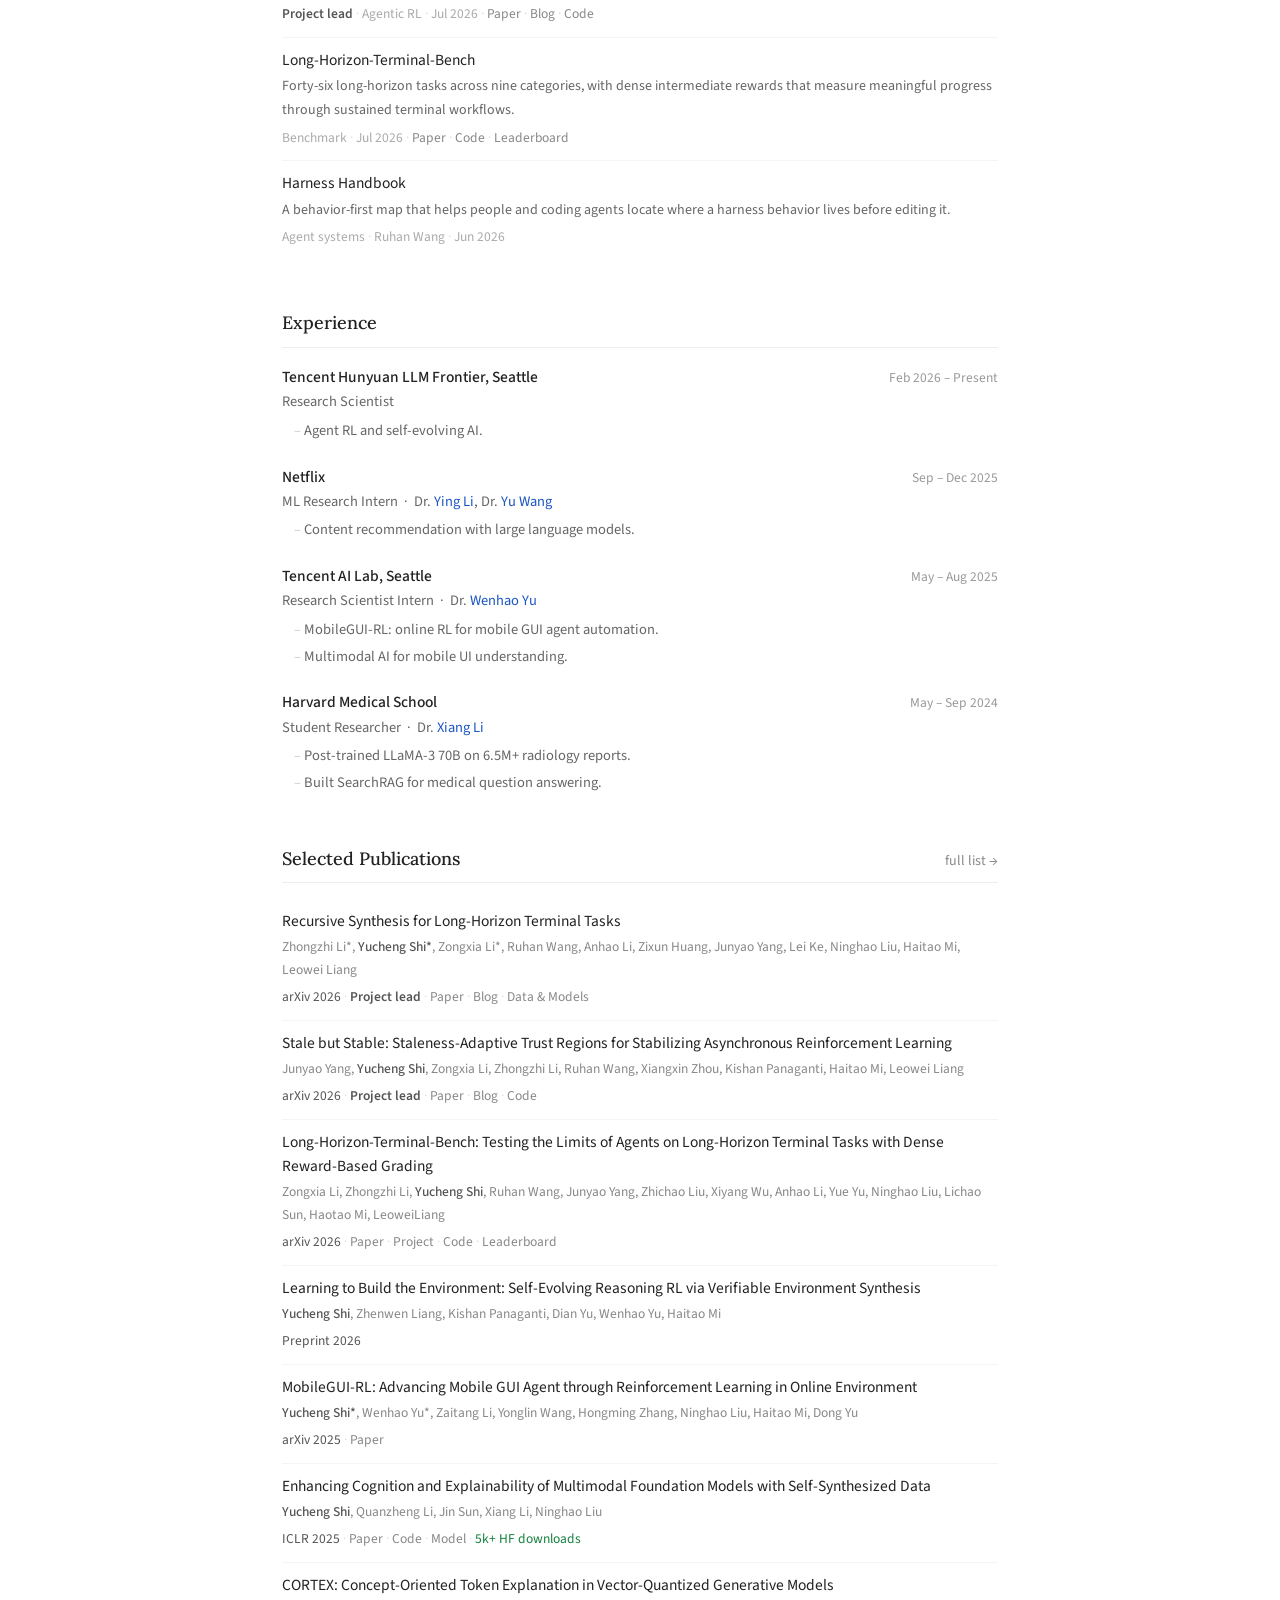
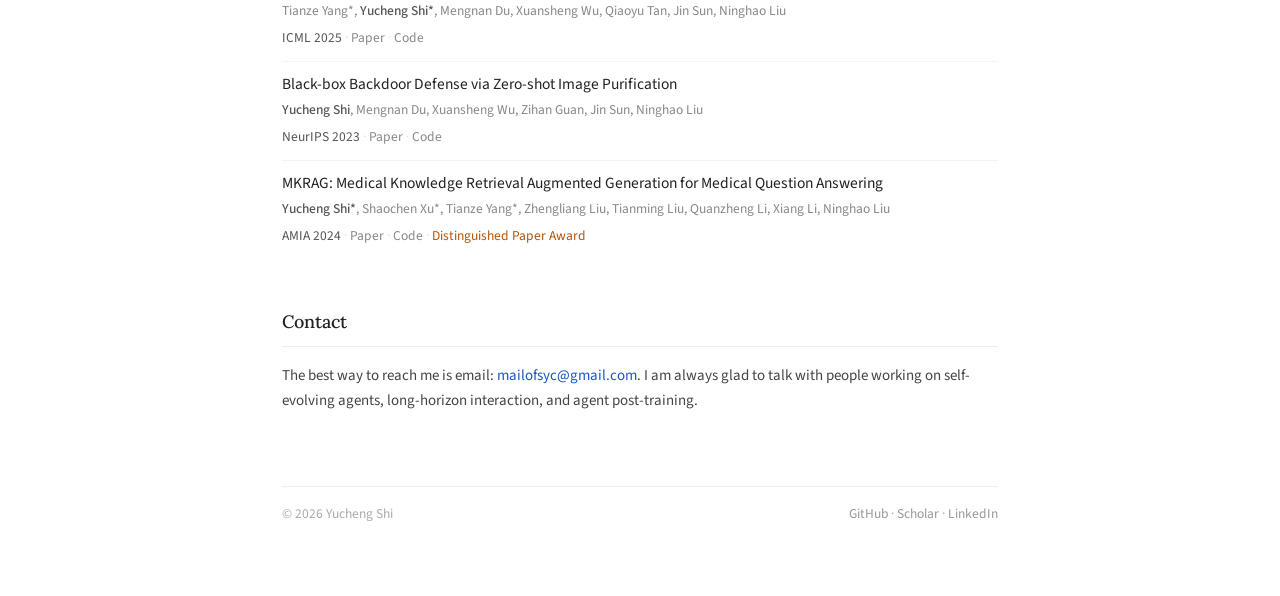
==== commit cbe482b8: "Refine project news wording" ====
--- a/index.html
+++ b/index.html
@@ -61,8 +61,8 @@
   <!-- NEWS -->
   <section>
     <h2>News</h2>
-    <div class="news-row"><span class="news-date">Aug 2026</span><span>Led and released <a href="https://zhongzhi660.github.io/recursive-verified-synthesis-site/">Recursive Synthesis for Long-Horizon Terminal Tasks</a> — 37,484 verified tasks across 15 rounds at about $0.05 per task. <a href="https://arxiv.org/abs/2608.05466">Paper</a> <span class="sep">·</span> <a href="https://zhongzhi660.github.io/recursive-verified-synthesis-site/">Blog</a> <span class="tag tag-paper">arXiv</span></span></div>
-    <div class="news-row"><span class="news-date">Jul 2026</span><span>Led and released <a href="https://jyyang26.github.io/stable_async_analysis/">Stale but Stable</a> — a staleness-adaptive trust region for stabilizing asynchronous RL. <a href="https://arxiv.org/abs/2607.18722">Paper</a> <span class="sep">·</span> <a href="https://jyyang26.github.io/stable_async_analysis/">Blog</a> <span class="tag tag-paper">arXiv</span></span></div>
+    <div class="news-row"><span class="news-date">Aug 2026</span><span>Released <a href="https://zhongzhi660.github.io/recursive-verified-synthesis-site/">Recursive Synthesis for Long-Horizon Terminal Tasks</a> — 37,484 verified tasks across 15 rounds at about $0.05 per task. <a href="https://arxiv.org/abs/2608.05466">Paper</a> <span class="sep">·</span> <a href="https://zhongzhi660.github.io/recursive-verified-synthesis-site/">Blog</a> <span class="tag tag-paper">arXiv</span></span></div>
+    <div class="news-row"><span class="news-date">Jul 2026</span><span>Released <a href="https://jyyang26.github.io/stable_async_analysis/">Stale but Stable</a> — a staleness-adaptive trust region for stabilizing asynchronous RL. <a href="https://arxiv.org/abs/2607.18722">Paper</a> <span class="sep">·</span> <a href="https://jyyang26.github.io/stable_async_analysis/">Blog</a> <span class="tag tag-paper">arXiv</span></span></div>
     <div class="news-row"><span class="news-date">Jul 2026</span><span>Released <a href="https://zli12321.github.io/LHTB/">Long-Horizon-Terminal-Bench</a> — 46 long-horizon terminal tasks with dense, subtask-level grading. <a href="https://arxiv.org/abs/2607.08964">Paper</a> <span class="tag tag-paper">arXiv</span></span></div>
     <div class="news-row"><span class="news-date">Jun 2026</span><span>New research note: <a href="https://ruhan-wang.github.io/Harness-Handbook/">Harness Handbook</a>, with Ruhan Wang. <span class="tag tag-paper">Note</span></span></div>
     <div class="news-row"><span class="news-date">Summer 2026</span><span>Leading a research program on self-evolving terminal agents with four student researchers.</span></div>
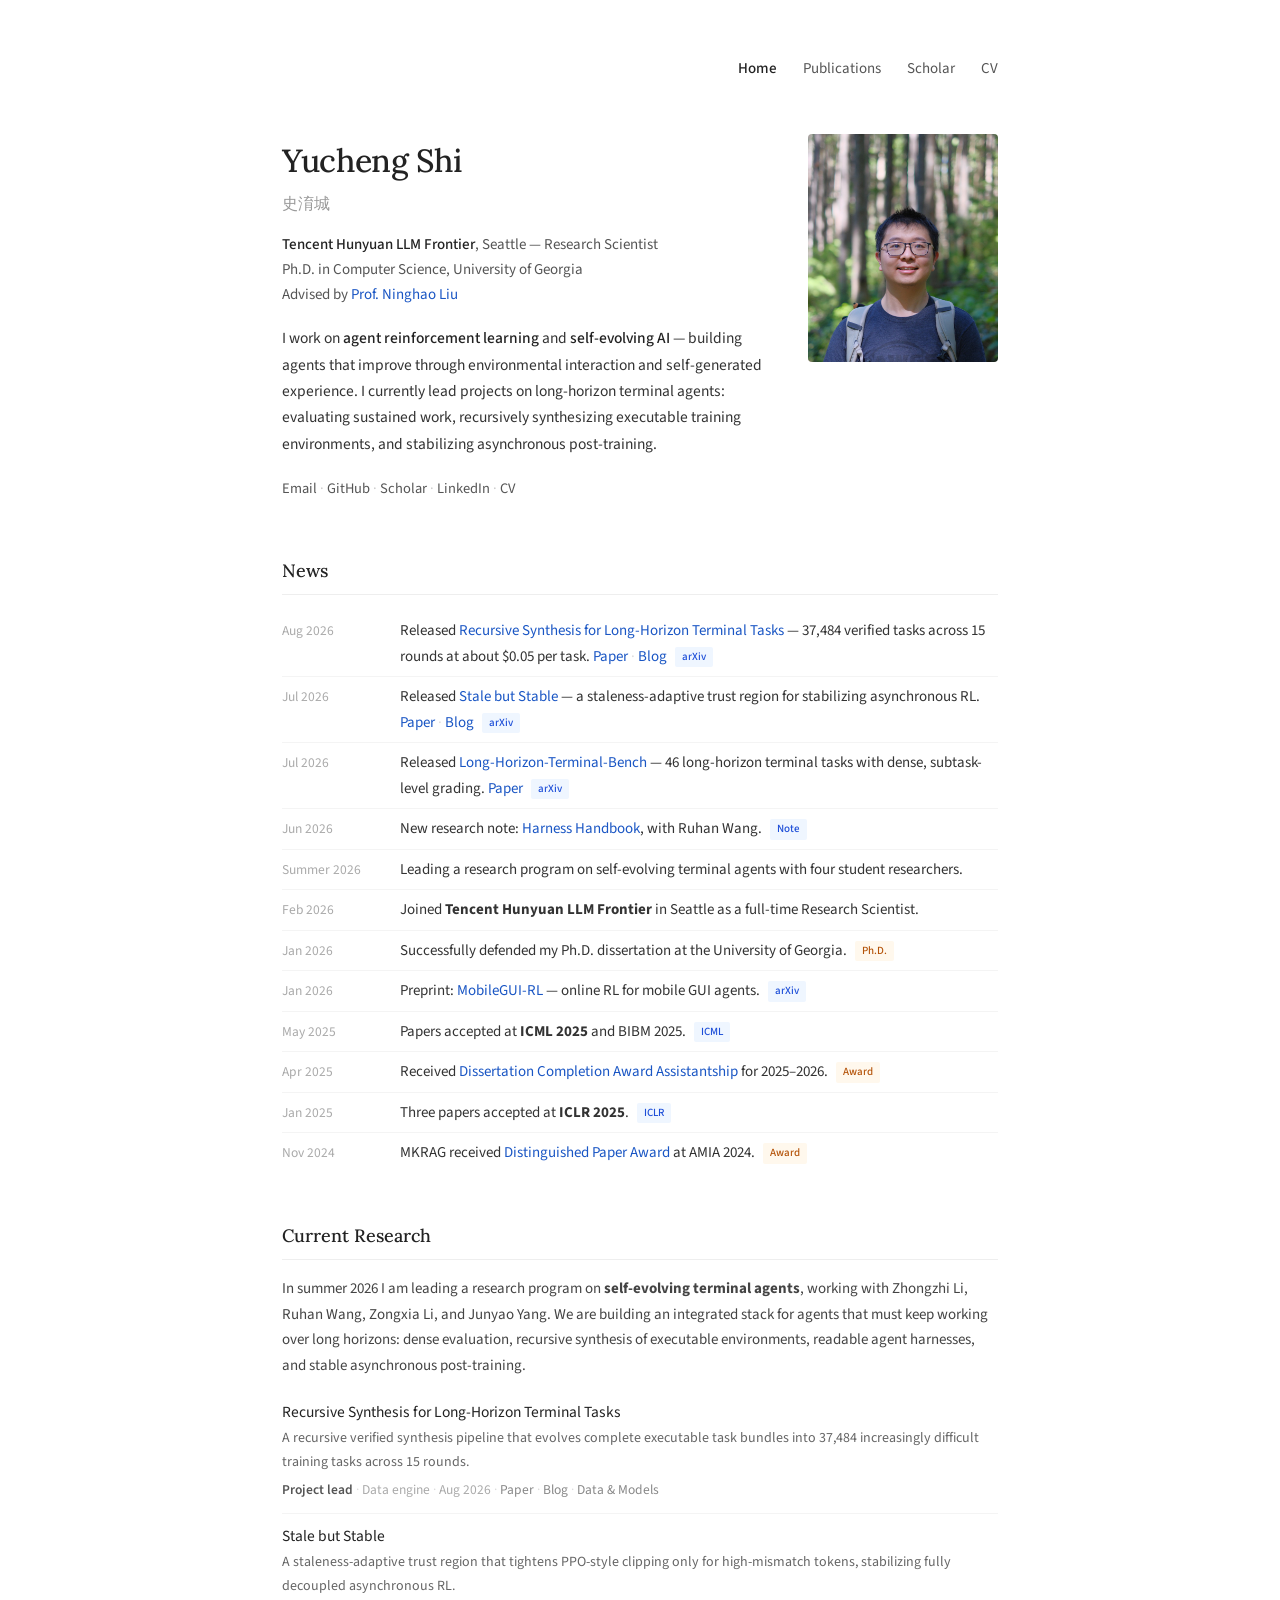
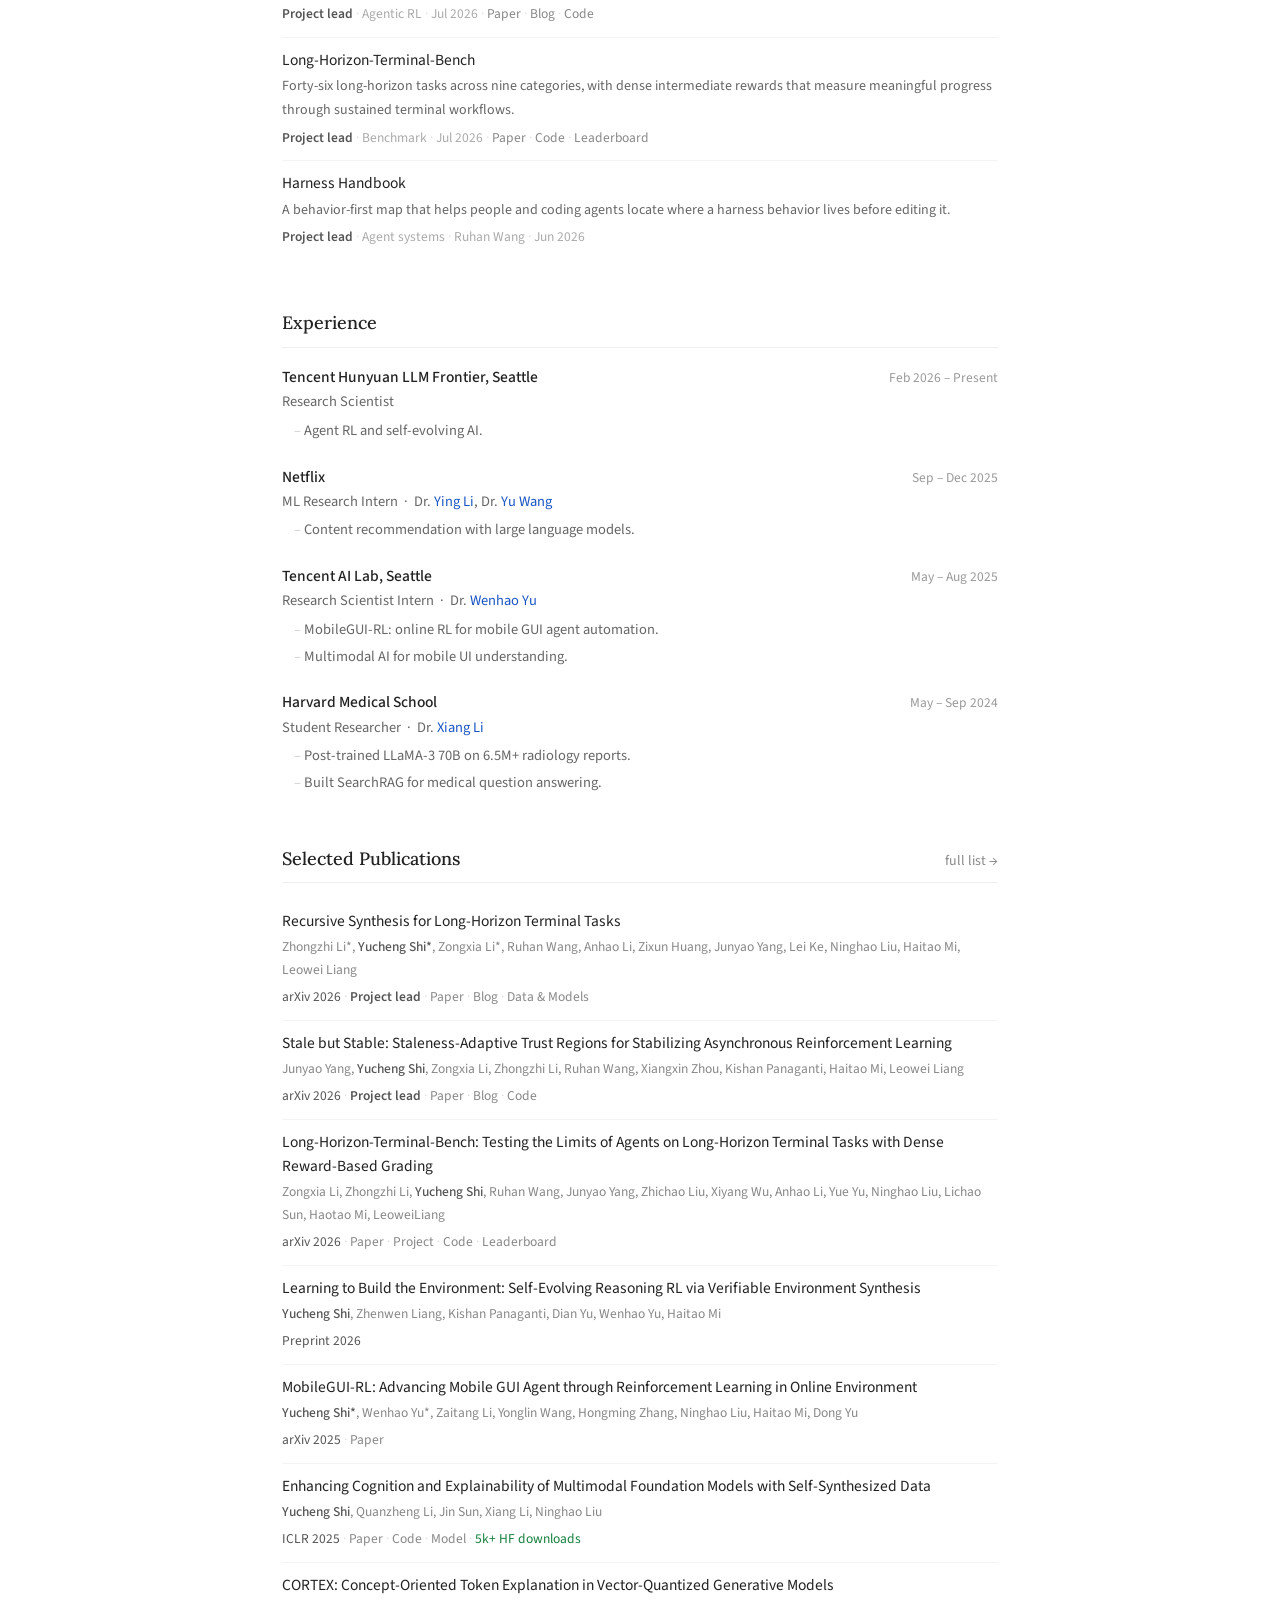
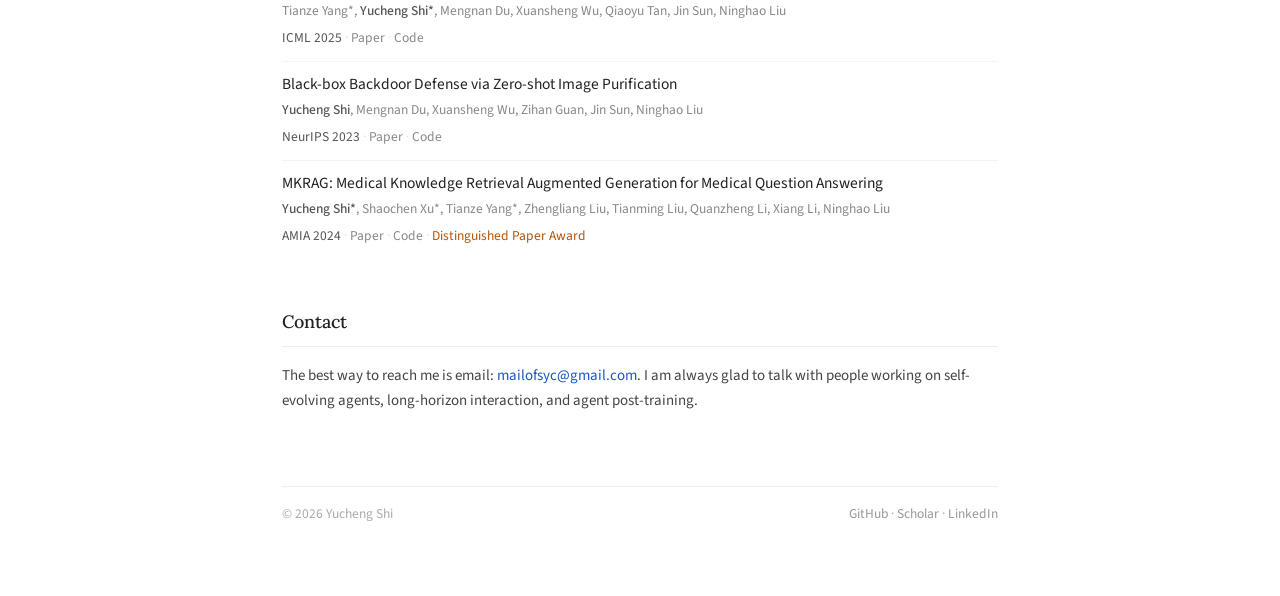
==== commit 6bf3b573: "Add lead labels to research projects" ====
--- a/index.html
+++ b/index.html
@@ -100,13 +100,13 @@
     <div class="pub-item">
       <div class="pub-title"><a href="https://zli12321.github.io/LHTB/">Long-Horizon-Terminal-Bench</a></div>
       <div class="pub-desc">Forty-six long-horizon tasks across nine categories, with dense intermediate rewards that measure meaningful progress through sustained terminal workflows.</div>
-      <div class="pub-meta">Benchmark <span class="sep">·</span> Jul 2026 <span class="sep">·</span> <a href="https://arxiv.org/abs/2607.08964">Paper</a> <span class="sep">·</span> <a href="https://github.com/zli12321/LHTB">Code</a> <span class="sep">·</span> <a href="https://zli12321.github.io/LHTB/leaderboard.html">Leaderboard</a></div>
+      <div class="pub-meta"><span class="lead">Project lead</span> <span class="sep">·</span> Benchmark <span class="sep">·</span> Jul 2026 <span class="sep">·</span> <a href="https://arxiv.org/abs/2607.08964">Paper</a> <span class="sep">·</span> <a href="https://github.com/zli12321/LHTB">Code</a> <span class="sep">·</span> <a href="https://zli12321.github.io/LHTB/leaderboard.html">Leaderboard</a></div>
     </div>
 
     <div class="pub-item">
       <div class="pub-title"><a href="https://ruhan-wang.github.io/Harness-Handbook/">Harness Handbook</a></div>
       <div class="pub-desc">A behavior-first map that helps people and coding agents locate where a harness behavior lives before editing it.</div>
-      <div class="pub-meta">Agent systems <span class="sep">·</span> Ruhan Wang <span class="sep">·</span> Jun 2026</div>
+      <div class="pub-meta"><span class="lead">Project lead</span> <span class="sep">·</span> Agent systems <span class="sep">·</span> Ruhan Wang <span class="sep">·</span> Jun 2026</div>
     </div>
   </section>
 
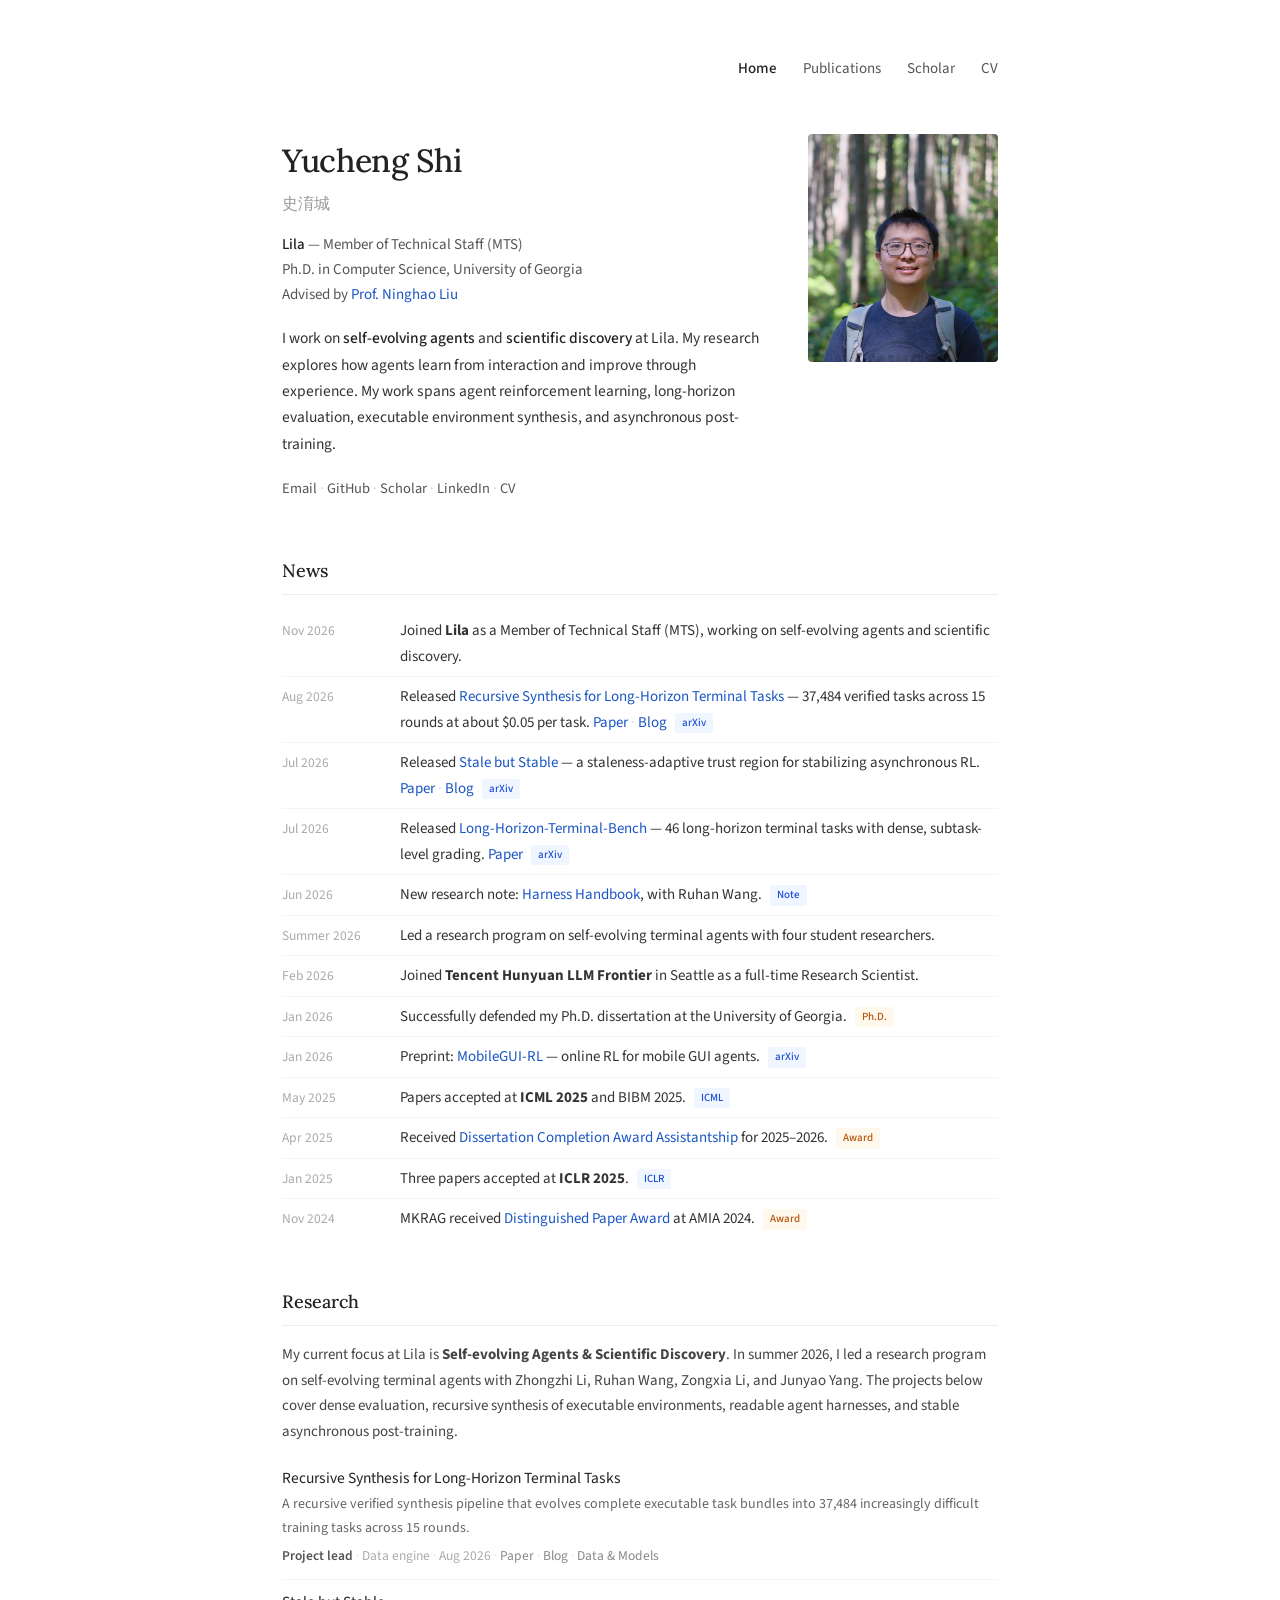
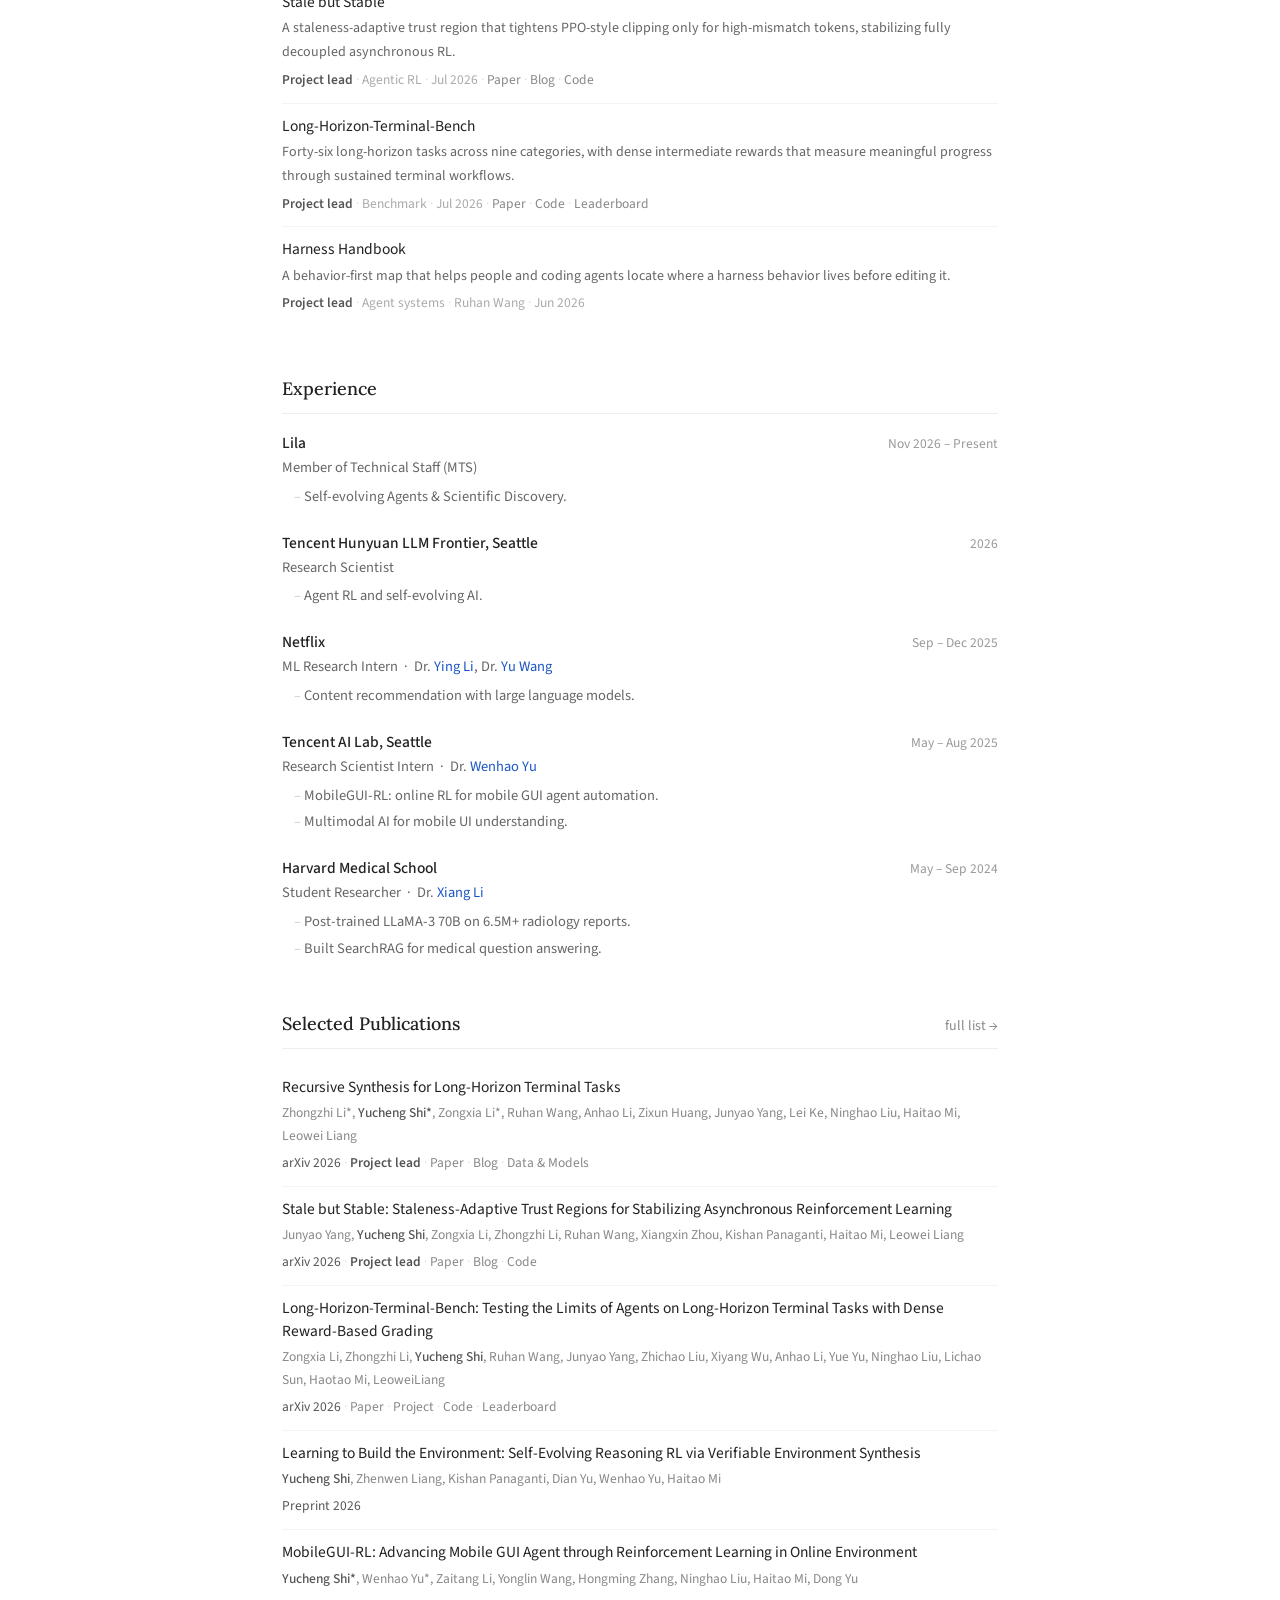
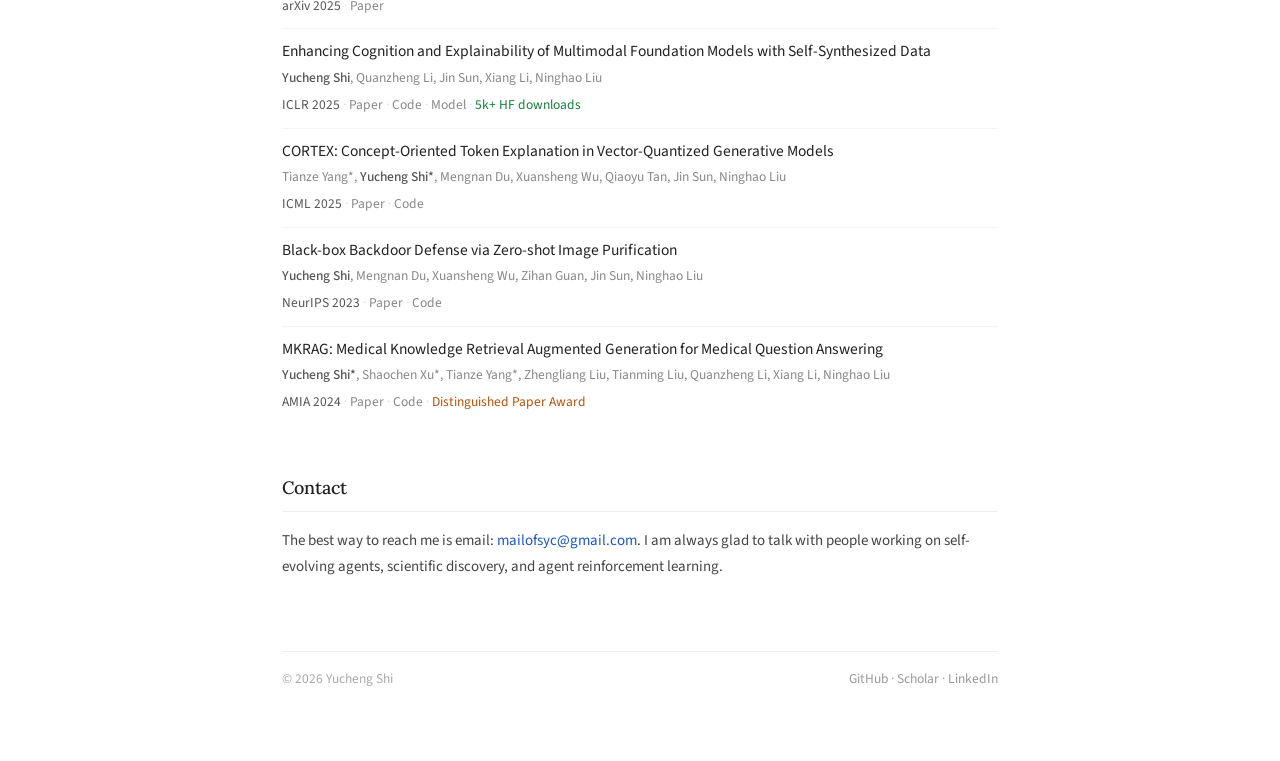
==== commit 7ad8beba: "Update homepage for MTS role at Lila" ====
--- a/index.html
+++ b/index.html
@@ -4,12 +4,12 @@
   <meta charset="UTF-8">
   <meta name="viewport" content="width=device-width, initial-scale=1.0">
   <title>Yucheng Shi</title>
-  <meta name="description" content="Yucheng Shi is a Research Scientist at Tencent Hunyuan LLM Frontier in Seattle, working on self-evolving AI, agent reinforcement learning, and long-horizon terminal agents.">
+  <meta name="description" content="Yucheng Shi is a Member of Technical Staff (MTS) at Lila, working on self-evolving agents and scientific discovery.">
   <link rel="canonical" href="https://sycny.github.io/">
   <meta property="og:type" content="website">
   <meta property="og:url" content="https://sycny.github.io/">
   <meta property="og:title" content="Yucheng Shi">
-  <meta property="og:description" content="Research Scientist working on self-evolving AI, agent reinforcement learning, and long-horizon terminal agents.">
+  <meta property="og:description" content="Member of Technical Staff (MTS) at Lila. Self-evolving Agents &amp; Scientific Discovery.">
   <meta property="og:image" content="https://sycny.github.io/images/yucheng-shi.jpg">
   <link rel="preconnect" href="https://fonts.googleapis.com">
   <link rel="preconnect" href="https://fonts.gstatic.com" crossorigin>
@@ -31,15 +31,15 @@
       <h1>Yucheng Shi</h1>
       <div class="name-zh" lang="zh-Hans">史淯城</div>
       <div class="affiliation">
-        <strong>Tencent Hunyuan LLM Frontier</strong>, Seattle — Research Scientist<br>
+        <strong>Lila</strong> — Member of Technical Staff (MTS)<br>
         Ph.D. in Computer Science, University of Georgia<br>
         Advised by <a href="https://ninghaohello.github.io/">Prof. Ninghao Liu</a>
       </div>
       <p class="bio">
-        I work on <strong>agent reinforcement learning</strong> and <strong>self-evolving AI</strong> —
-        building agents that improve through environmental interaction and self-generated experience.
-        I currently lead projects on long-horizon terminal agents: evaluating sustained work,
-        recursively synthesizing executable training environments, and stabilizing asynchronous post-training.
+        I work on <strong>self-evolving agents</strong> and <strong>scientific discovery</strong> at Lila.
+        My research explores how agents learn from interaction and improve through experience.
+        My work spans agent reinforcement learning, long-horizon evaluation,
+        executable environment synthesis, and asynchronous post-training.
       </p>
       <div class="links">
         <a href="mailto:mailofsyc@gmail.com">Email</a>
@@ -61,11 +61,12 @@
   <!-- NEWS -->
   <section>
     <h2>News</h2>
+    <div class="news-row"><span class="news-date">Nov 2026</span><span>Joined <strong>Lila</strong> as a Member of Technical Staff (MTS), working on self-evolving agents and scientific discovery.</span></div>
     <div class="news-row"><span class="news-date">Aug 2026</span><span>Released <a href="https://zhongzhi660.github.io/recursive-verified-synthesis-site/">Recursive Synthesis for Long-Horizon Terminal Tasks</a> — 37,484 verified tasks across 15 rounds at about $0.05 per task. <a href="https://arxiv.org/abs/2608.05466">Paper</a> <span class="sep">·</span> <a href="https://zhongzhi660.github.io/recursive-verified-synthesis-site/">Blog</a> <span class="tag tag-paper">arXiv</span></span></div>
     <div class="news-row"><span class="news-date">Jul 2026</span><span>Released <a href="https://jyyang26.github.io/stable_async_analysis/">Stale but Stable</a> — a staleness-adaptive trust region for stabilizing asynchronous RL. <a href="https://arxiv.org/abs/2607.18722">Paper</a> <span class="sep">·</span> <a href="https://jyyang26.github.io/stable_async_analysis/">Blog</a> <span class="tag tag-paper">arXiv</span></span></div>
     <div class="news-row"><span class="news-date">Jul 2026</span><span>Released <a href="https://zli12321.github.io/LHTB/">Long-Horizon-Terminal-Bench</a> — 46 long-horizon terminal tasks with dense, subtask-level grading. <a href="https://arxiv.org/abs/2607.08964">Paper</a> <span class="tag tag-paper">arXiv</span></span></div>
     <div class="news-row"><span class="news-date">Jun 2026</span><span>New research note: <a href="https://ruhan-wang.github.io/Harness-Handbook/">Harness Handbook</a>, with Ruhan Wang. <span class="tag tag-paper">Note</span></span></div>
-    <div class="news-row"><span class="news-date">Summer 2026</span><span>Leading a research program on self-evolving terminal agents with four student researchers.</span></div>
+    <div class="news-row"><span class="news-date">Summer 2026</span><span>Led a research program on self-evolving terminal agents with four student researchers.</span></div>
     <div class="news-row"><span class="news-date">Feb 2026</span><span>Joined <strong>Tencent Hunyuan LLM Frontier</strong> in Seattle as a full-time Research Scientist.</span></div>
     <div class="news-row"><span class="news-date">Jan 2026</span><span>Successfully defended my Ph.D. dissertation at the University of Georgia. <span class="tag tag-award">Ph.D.</span></span></div>
     <div class="news-row"><span class="news-date">Jan 2026</span><span>Preprint: <a href="https://arxiv.org/abs/2507.05720">MobileGUI-RL</a> — online RL for mobile GUI agents. <span class="tag tag-paper">arXiv</span></span></div>
@@ -75,14 +76,15 @@
     <div class="news-row"><span class="news-date">Nov 2024</span><span>MKRAG received <a href="https://computing.uga.edu/news/stories/2024/dr-ninghao-liu-wins-distinguished-paper-award">Distinguished Paper Award</a> at AMIA 2024. <span class="tag tag-award">Award</span></span></div>
   </section>
 
-  <!-- CURRENT RESEARCH -->
-  <section>
-    <h2>Current Research</h2>
+  <!-- RESEARCH -->
+  <section>
+    <h2>Research</h2>
     <p class="section-intro">
-      In summer 2026 I am leading a research program on <strong>self-evolving terminal agents</strong>,
-      working with Zhongzhi Li, Ruhan Wang, Zongxia Li, and Junyao Yang. We are building an integrated
-      stack for agents that must keep working over long horizons: dense evaluation, recursive synthesis
-      of executable environments, readable agent harnesses, and stable asynchronous post-training.
+      My current focus at Lila is <strong>Self-evolving Agents &amp; Scientific Discovery</strong>.
+      In summer 2026, I led a research program on self-evolving terminal agents with
+      Zhongzhi Li, Ruhan Wang, Zongxia Li, and Junyao Yang. The projects below cover dense evaluation,
+      recursive synthesis of executable environments, readable agent harnesses,
+      and stable asynchronous post-training.
     </p>
 
     <div class="pub-item">
@@ -116,8 +118,17 @@
 
     <div class="exp-item">
       <div class="exp-header">
+        <span class="exp-company">Lila</span>
+        <span class="exp-date">Nov 2026 – Present</span>
+      </div>
+      <div class="exp-role">Member of Technical Staff (MTS)</div>
+      <ul class="exp-detail"><li>Self-evolving Agents &amp; Scientific Discovery.</li></ul>
+    </div>
+
+    <div class="exp-item">
+      <div class="exp-header">
         <span class="exp-company">Tencent Hunyuan LLM Frontier, Seattle</span>
-        <span class="exp-date">Feb 2026 – Present</span>
+        <span class="exp-date">2026</span>
       </div>
       <div class="exp-role">Research Scientist</div>
       <ul class="exp-detail"><li>Agent RL and self-evolving AI.</li></ul>
@@ -221,8 +232,8 @@
     <h2>Contact</h2>
     <p class="contact-note">
       The best way to reach me is email: <a href="mailto:mailofsyc@gmail.com">mailofsyc@gmail.com</a>.
-      I am always glad to talk with people working on self-evolving agents, long-horizon interaction,
-      and agent post-training.
+      I am always glad to talk with people working on self-evolving agents, scientific discovery,
+      and agent reinforcement learning.
     </p>
   </section>
 
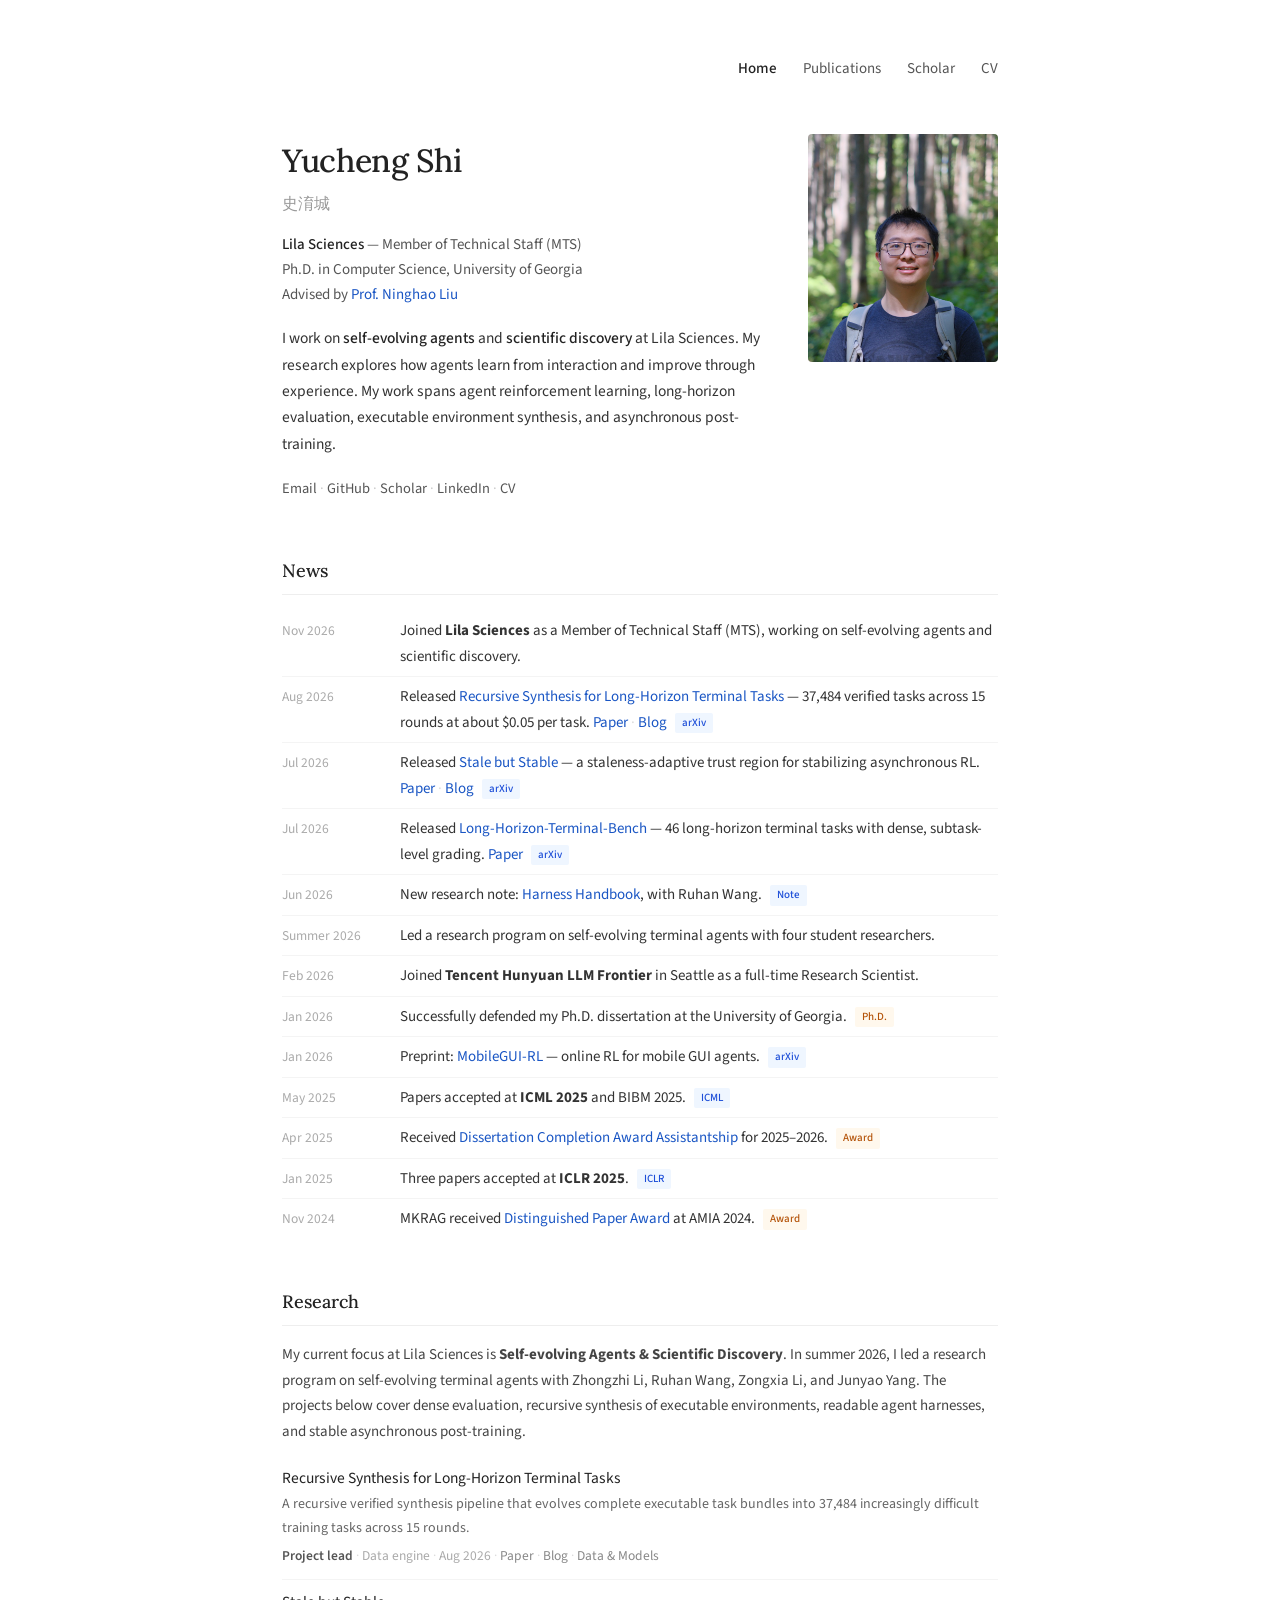
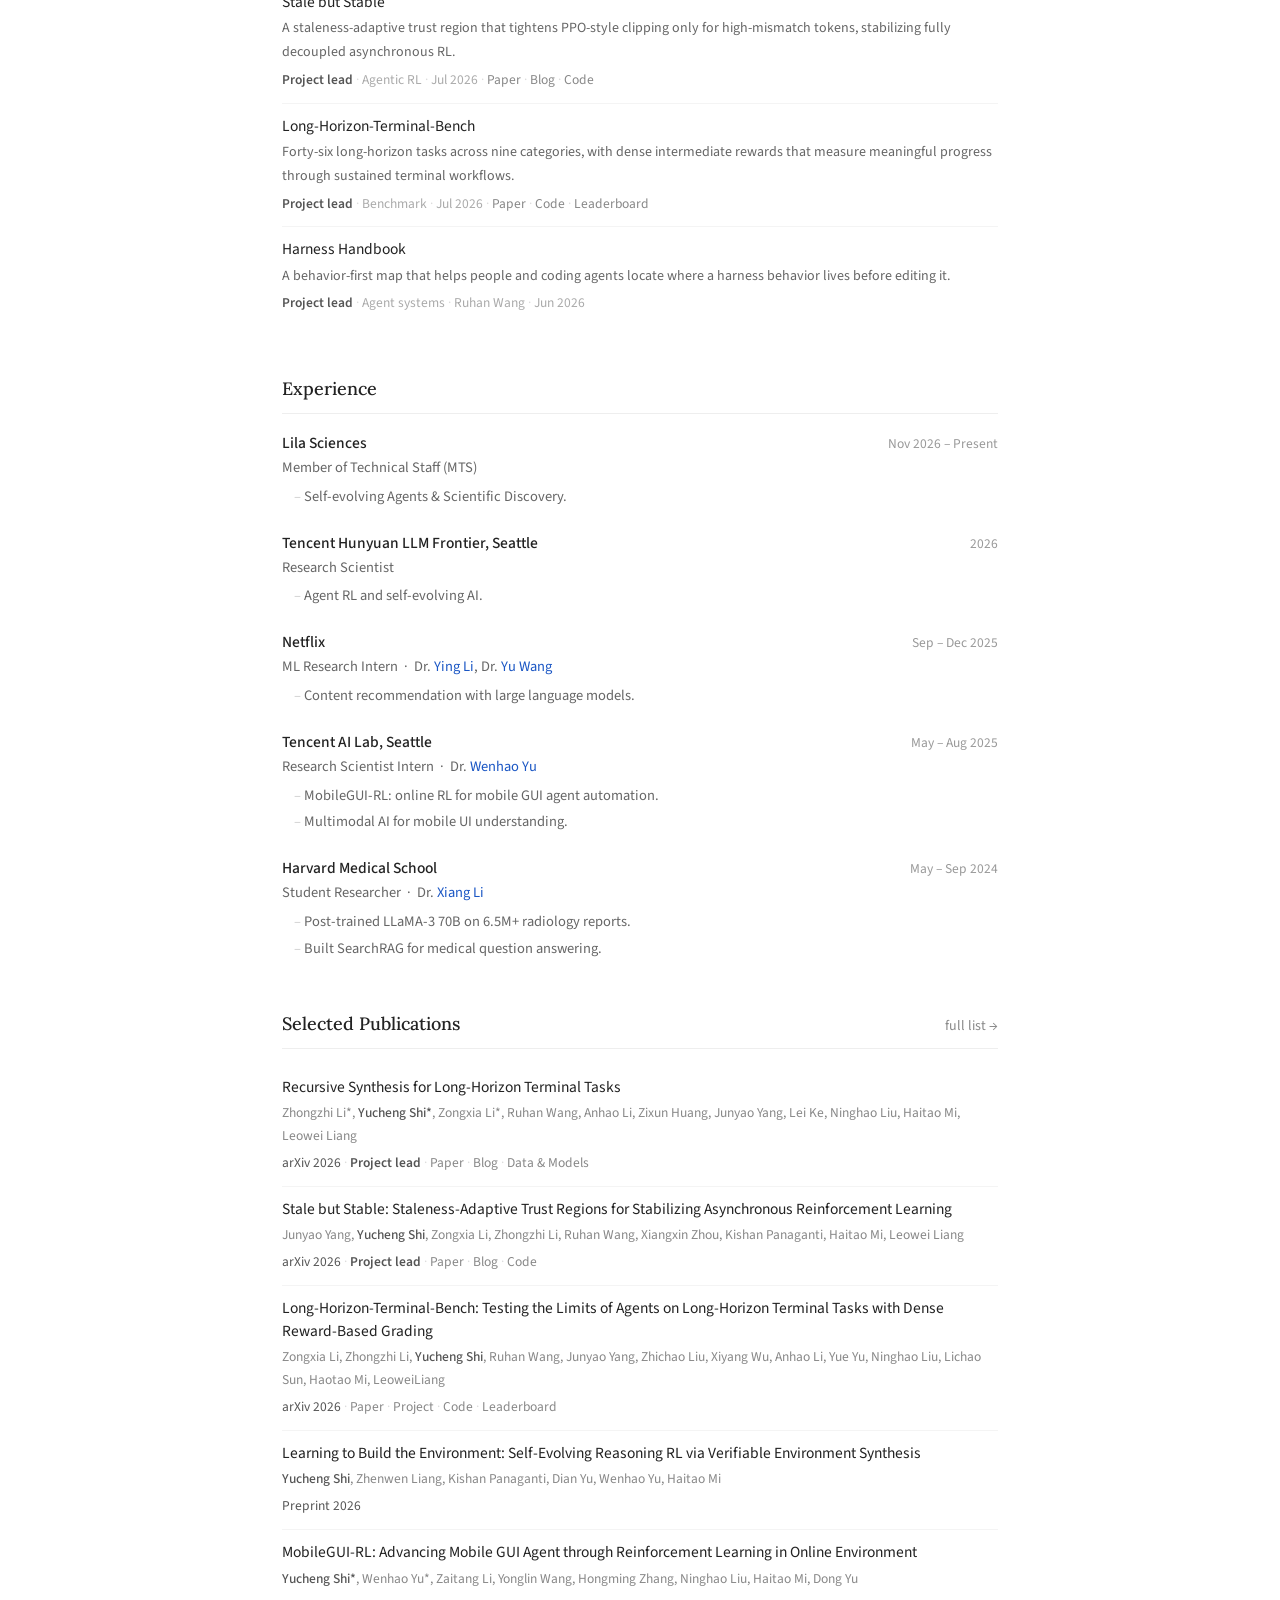
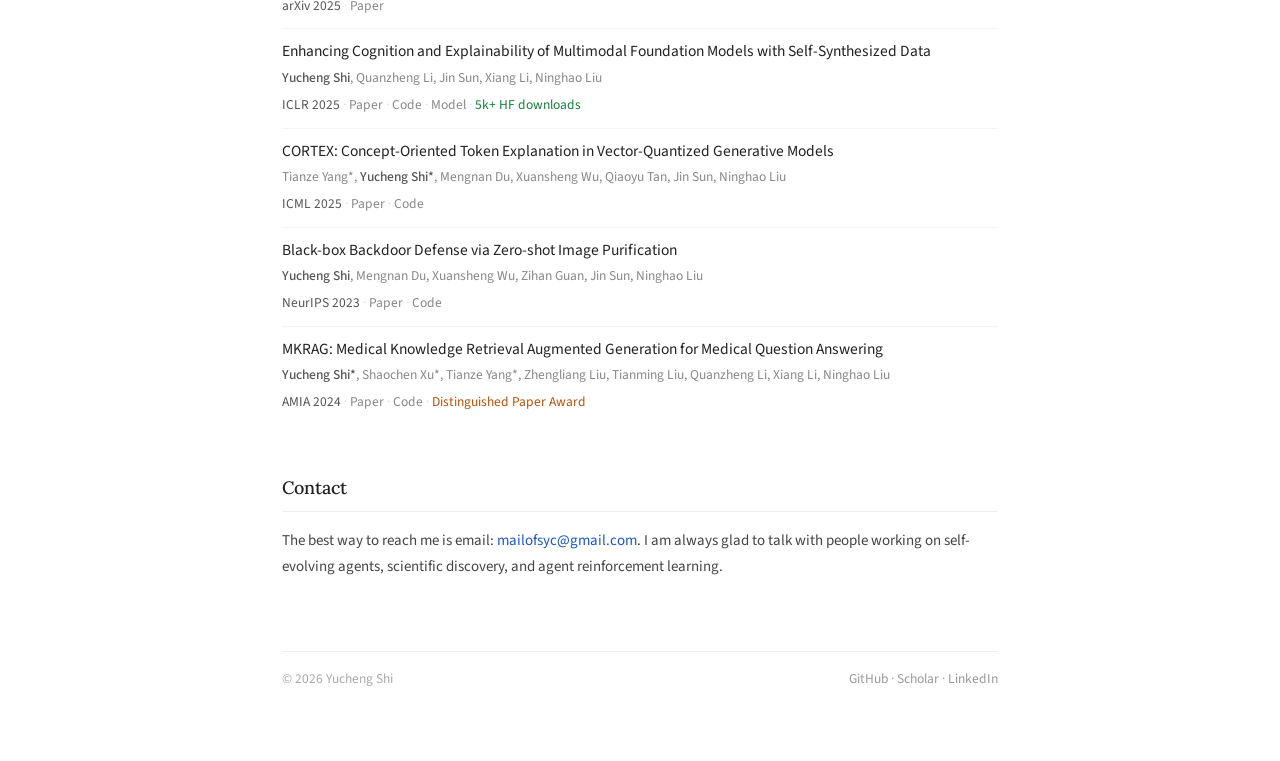
==== commit aecc298c: "Correct company name to Lila Sciences" ====
--- a/index.html
+++ b/index.html
@@ -4,12 +4,12 @@
   <meta charset="UTF-8">
   <meta name="viewport" content="width=device-width, initial-scale=1.0">
   <title>Yucheng Shi</title>
-  <meta name="description" content="Yucheng Shi is a Member of Technical Staff (MTS) at Lila, working on self-evolving agents and scientific discovery.">
+  <meta name="description" content="Yucheng Shi is a Member of Technical Staff (MTS) at Lila Sciences, working on self-evolving agents and scientific discovery.">
   <link rel="canonical" href="https://sycny.github.io/">
   <meta property="og:type" content="website">
   <meta property="og:url" content="https://sycny.github.io/">
   <meta property="og:title" content="Yucheng Shi">
-  <meta property="og:description" content="Member of Technical Staff (MTS) at Lila. Self-evolving Agents &amp; Scientific Discovery.">
+  <meta property="og:description" content="Member of Technical Staff (MTS) at Lila Sciences. Self-evolving Agents &amp; Scientific Discovery.">
   <meta property="og:image" content="https://sycny.github.io/images/yucheng-shi.jpg">
   <link rel="preconnect" href="https://fonts.googleapis.com">
   <link rel="preconnect" href="https://fonts.gstatic.com" crossorigin>
@@ -31,12 +31,12 @@
       <h1>Yucheng Shi</h1>
       <div class="name-zh" lang="zh-Hans">史淯城</div>
       <div class="affiliation">
-        <strong>Lila</strong> — Member of Technical Staff (MTS)<br>
+        <strong>Lila Sciences</strong> — Member of Technical Staff (MTS)<br>
         Ph.D. in Computer Science, University of Georgia<br>
         Advised by <a href="https://ninghaohello.github.io/">Prof. Ninghao Liu</a>
       </div>
       <p class="bio">
-        I work on <strong>self-evolving agents</strong> and <strong>scientific discovery</strong> at Lila.
+        I work on <strong>self-evolving agents</strong> and <strong>scientific discovery</strong> at Lila Sciences.
         My research explores how agents learn from interaction and improve through experience.
         My work spans agent reinforcement learning, long-horizon evaluation,
         executable environment synthesis, and asynchronous post-training.
@@ -61,7 +61,7 @@
   <!-- NEWS -->
   <section>
     <h2>News</h2>
-    <div class="news-row"><span class="news-date">Nov 2026</span><span>Joined <strong>Lila</strong> as a Member of Technical Staff (MTS), working on self-evolving agents and scientific discovery.</span></div>
+    <div class="news-row"><span class="news-date">Nov 2026</span><span>Joined <strong>Lila Sciences</strong> as a Member of Technical Staff (MTS), working on self-evolving agents and scientific discovery.</span></div>
     <div class="news-row"><span class="news-date">Aug 2026</span><span>Released <a href="https://zhongzhi660.github.io/recursive-verified-synthesis-site/">Recursive Synthesis for Long-Horizon Terminal Tasks</a> — 37,484 verified tasks across 15 rounds at about $0.05 per task. <a href="https://arxiv.org/abs/2608.05466">Paper</a> <span class="sep">·</span> <a href="https://zhongzhi660.github.io/recursive-verified-synthesis-site/">Blog</a> <span class="tag tag-paper">arXiv</span></span></div>
     <div class="news-row"><span class="news-date">Jul 2026</span><span>Released <a href="https://jyyang26.github.io/stable_async_analysis/">Stale but Stable</a> — a staleness-adaptive trust region for stabilizing asynchronous RL. <a href="https://arxiv.org/abs/2607.18722">Paper</a> <span class="sep">·</span> <a href="https://jyyang26.github.io/stable_async_analysis/">Blog</a> <span class="tag tag-paper">arXiv</span></span></div>
     <div class="news-row"><span class="news-date">Jul 2026</span><span>Released <a href="https://zli12321.github.io/LHTB/">Long-Horizon-Terminal-Bench</a> — 46 long-horizon terminal tasks with dense, subtask-level grading. <a href="https://arxiv.org/abs/2607.08964">Paper</a> <span class="tag tag-paper">arXiv</span></span></div>
@@ -80,7 +80,7 @@
   <section>
     <h2>Research</h2>
     <p class="section-intro">
-      My current focus at Lila is <strong>Self-evolving Agents &amp; Scientific Discovery</strong>.
+      My current focus at Lila Sciences is <strong>Self-evolving Agents &amp; Scientific Discovery</strong>.
       In summer 2026, I led a research program on self-evolving terminal agents with
       Zhongzhi Li, Ruhan Wang, Zongxia Li, and Junyao Yang. The projects below cover dense evaluation,
       recursive synthesis of executable environments, readable agent harnesses,
@@ -118,7 +118,7 @@
 
     <div class="exp-item">
       <div class="exp-header">
-        <span class="exp-company">Lila</span>
+        <span class="exp-company">Lila Sciences</span>
         <span class="exp-date">Nov 2026 – Present</span>
       </div>
       <div class="exp-role">Member of Technical Staff (MTS)</div>
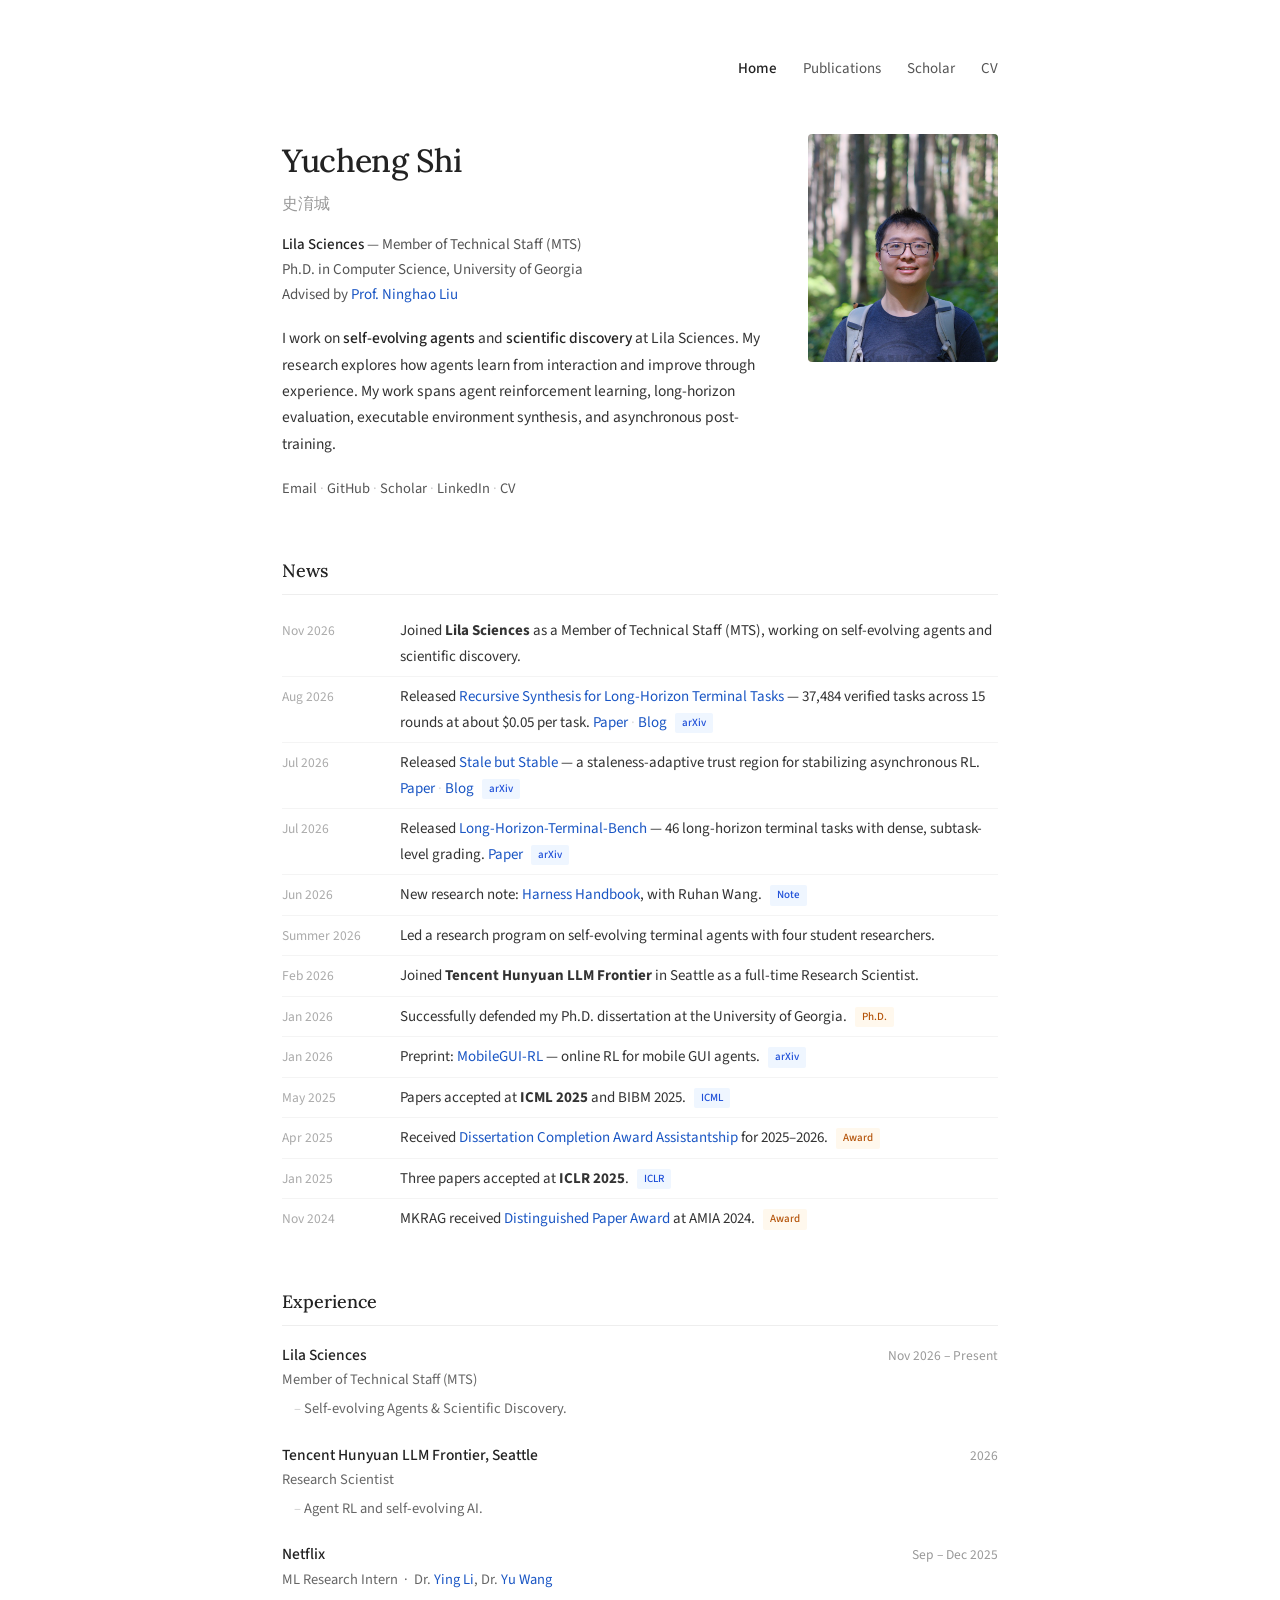
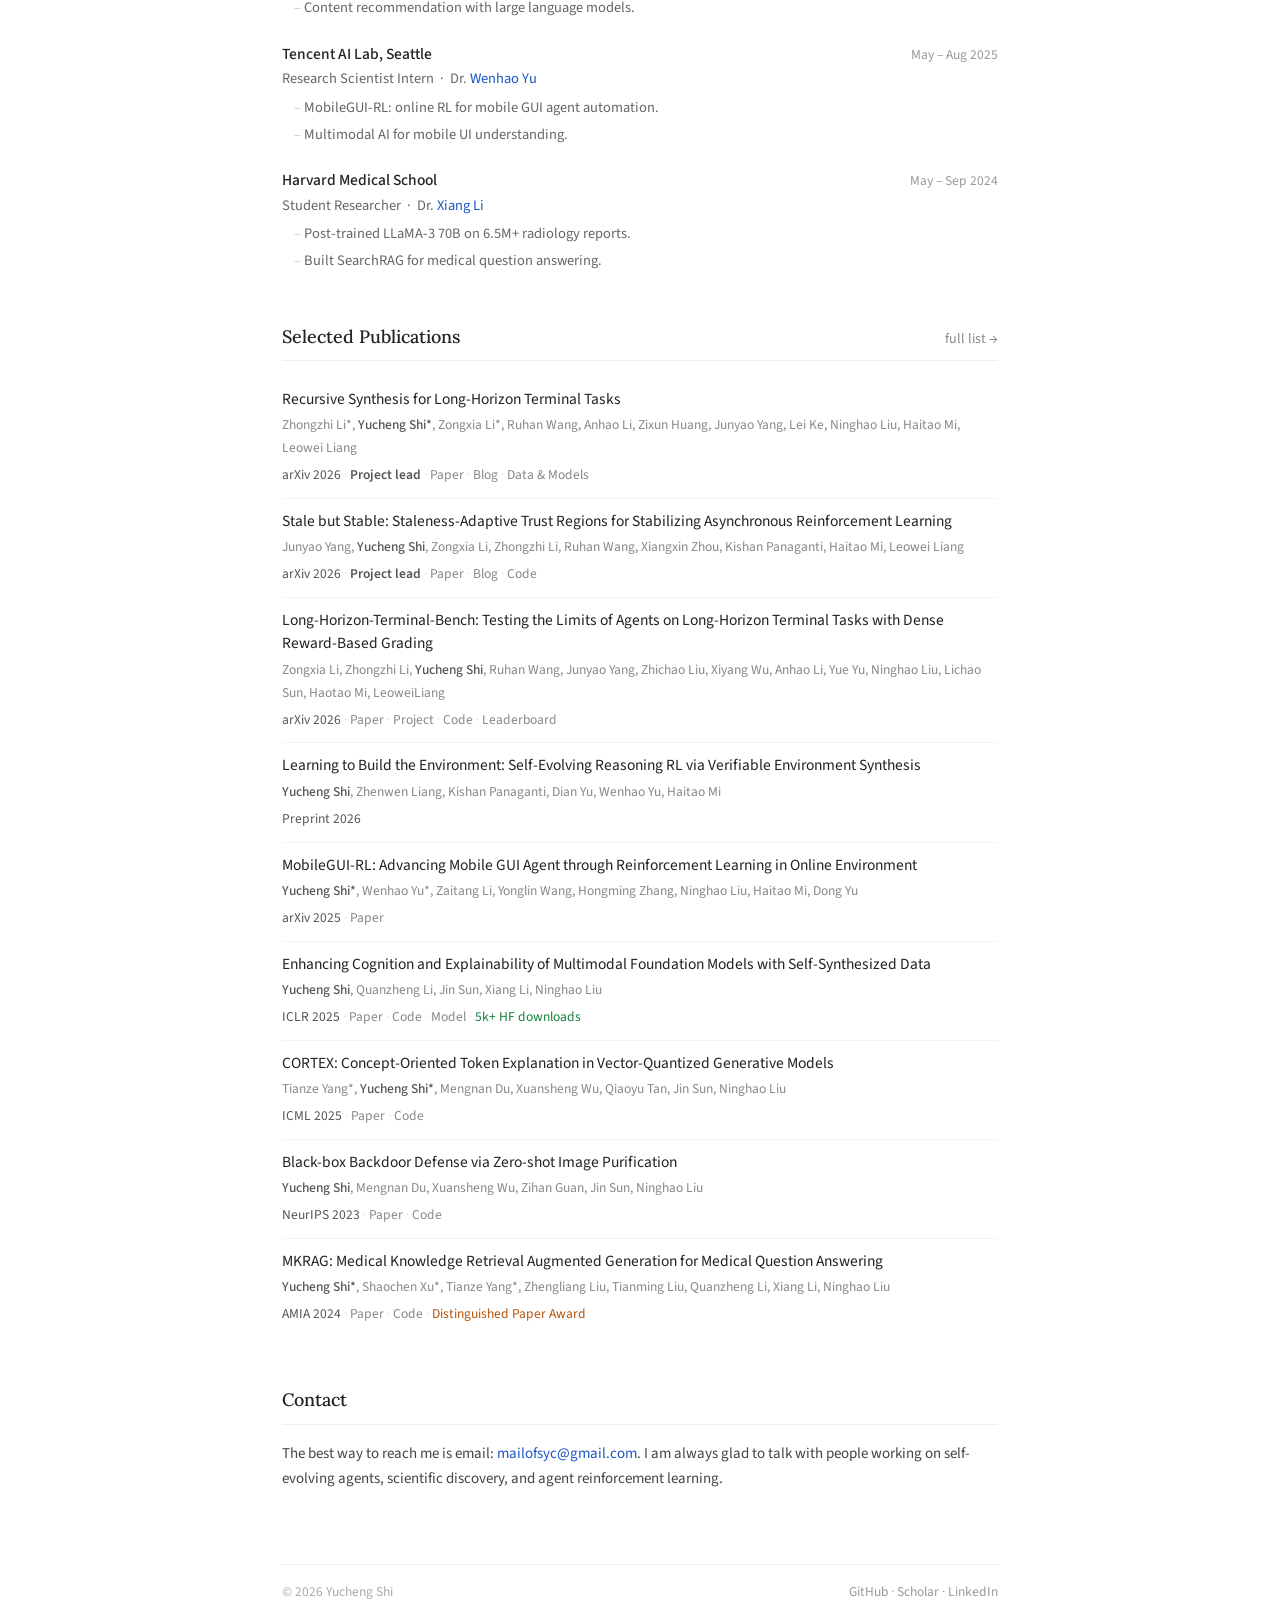
==== commit 7b1785a4: "Remove redundant research section from homepage Keep the current Lila Sciences focus in the profile " ====
--- a/index.html
+++ b/index.html
@@ -76,42 +76,6 @@
     <div class="news-row"><span class="news-date">Nov 2024</span><span>MKRAG received <a href="https://computing.uga.edu/news/stories/2024/dr-ninghao-liu-wins-distinguished-paper-award">Distinguished Paper Award</a> at AMIA 2024. <span class="tag tag-award">Award</span></span></div>
   </section>
 
-  <!-- RESEARCH -->
-  <section>
-    <h2>Research</h2>
-    <p class="section-intro">
-      My current focus at Lila Sciences is <strong>Self-evolving Agents &amp; Scientific Discovery</strong>.
-      In summer 2026, I led a research program on self-evolving terminal agents with
-      Zhongzhi Li, Ruhan Wang, Zongxia Li, and Junyao Yang. The projects below cover dense evaluation,
-      recursive synthesis of executable environments, readable agent harnesses,
-      and stable asynchronous post-training.
-    </p>
-
-    <div class="pub-item">
-      <div class="pub-title"><a href="https://zhongzhi660.github.io/recursive-verified-synthesis-site/">Recursive Synthesis for Long-Horizon Terminal Tasks</a></div>
-      <div class="pub-desc">A recursive verified synthesis pipeline that evolves complete executable task bundles into 37,484 increasingly difficult training tasks across 15 rounds.</div>
-      <div class="pub-meta"><span class="lead">Project lead</span> <span class="sep">·</span> Data engine <span class="sep">·</span> Aug 2026 <span class="sep">·</span> <a href="https://arxiv.org/abs/2608.05466">Paper</a> <span class="sep">·</span> <a href="https://zhongzhi660.github.io/recursive-verified-synthesis-site/">Blog</a> <span class="sep">·</span> <a href="https://huggingface.co/collections/Zhongzhi1228/recursive-task-synthesis">Data &amp; Models</a></div>
-    </div>
-
-    <div class="pub-item">
-      <div class="pub-title"><a href="https://jyyang26.github.io/stable_async_analysis/">Stale but Stable</a></div>
-      <div class="pub-desc">A staleness-adaptive trust region that tightens PPO-style clipping only for high-mismatch tokens, stabilizing fully decoupled asynchronous RL.</div>
-      <div class="pub-meta"><span class="lead">Project lead</span> <span class="sep">·</span> Agentic RL <span class="sep">·</span> Jul 2026 <span class="sep">·</span> <a href="https://arxiv.org/abs/2607.18722">Paper</a> <span class="sep">·</span> <a href="https://jyyang26.github.io/stable_async_analysis/">Blog</a> <span class="sep">·</span> <a href="https://github.com/jyyang26/SAT">Code</a></div>
-    </div>
-
-    <div class="pub-item">
-      <div class="pub-title"><a href="https://zli12321.github.io/LHTB/">Long-Horizon-Terminal-Bench</a></div>
-      <div class="pub-desc">Forty-six long-horizon tasks across nine categories, with dense intermediate rewards that measure meaningful progress through sustained terminal workflows.</div>
-      <div class="pub-meta"><span class="lead">Project lead</span> <span class="sep">·</span> Benchmark <span class="sep">·</span> Jul 2026 <span class="sep">·</span> <a href="https://arxiv.org/abs/2607.08964">Paper</a> <span class="sep">·</span> <a href="https://github.com/zli12321/LHTB">Code</a> <span class="sep">·</span> <a href="https://zli12321.github.io/LHTB/leaderboard.html">Leaderboard</a></div>
-    </div>
-
-    <div class="pub-item">
-      <div class="pub-title"><a href="https://ruhan-wang.github.io/Harness-Handbook/">Harness Handbook</a></div>
-      <div class="pub-desc">A behavior-first map that helps people and coding agents locate where a harness behavior lives before editing it.</div>
-      <div class="pub-meta"><span class="lead">Project lead</span> <span class="sep">·</span> Agent systems <span class="sep">·</span> Ruhan Wang <span class="sep">·</span> Jun 2026</div>
-    </div>
-  </section>
-
   <!-- EXPERIENCE -->
   <section>
     <h2>Experience</h2>
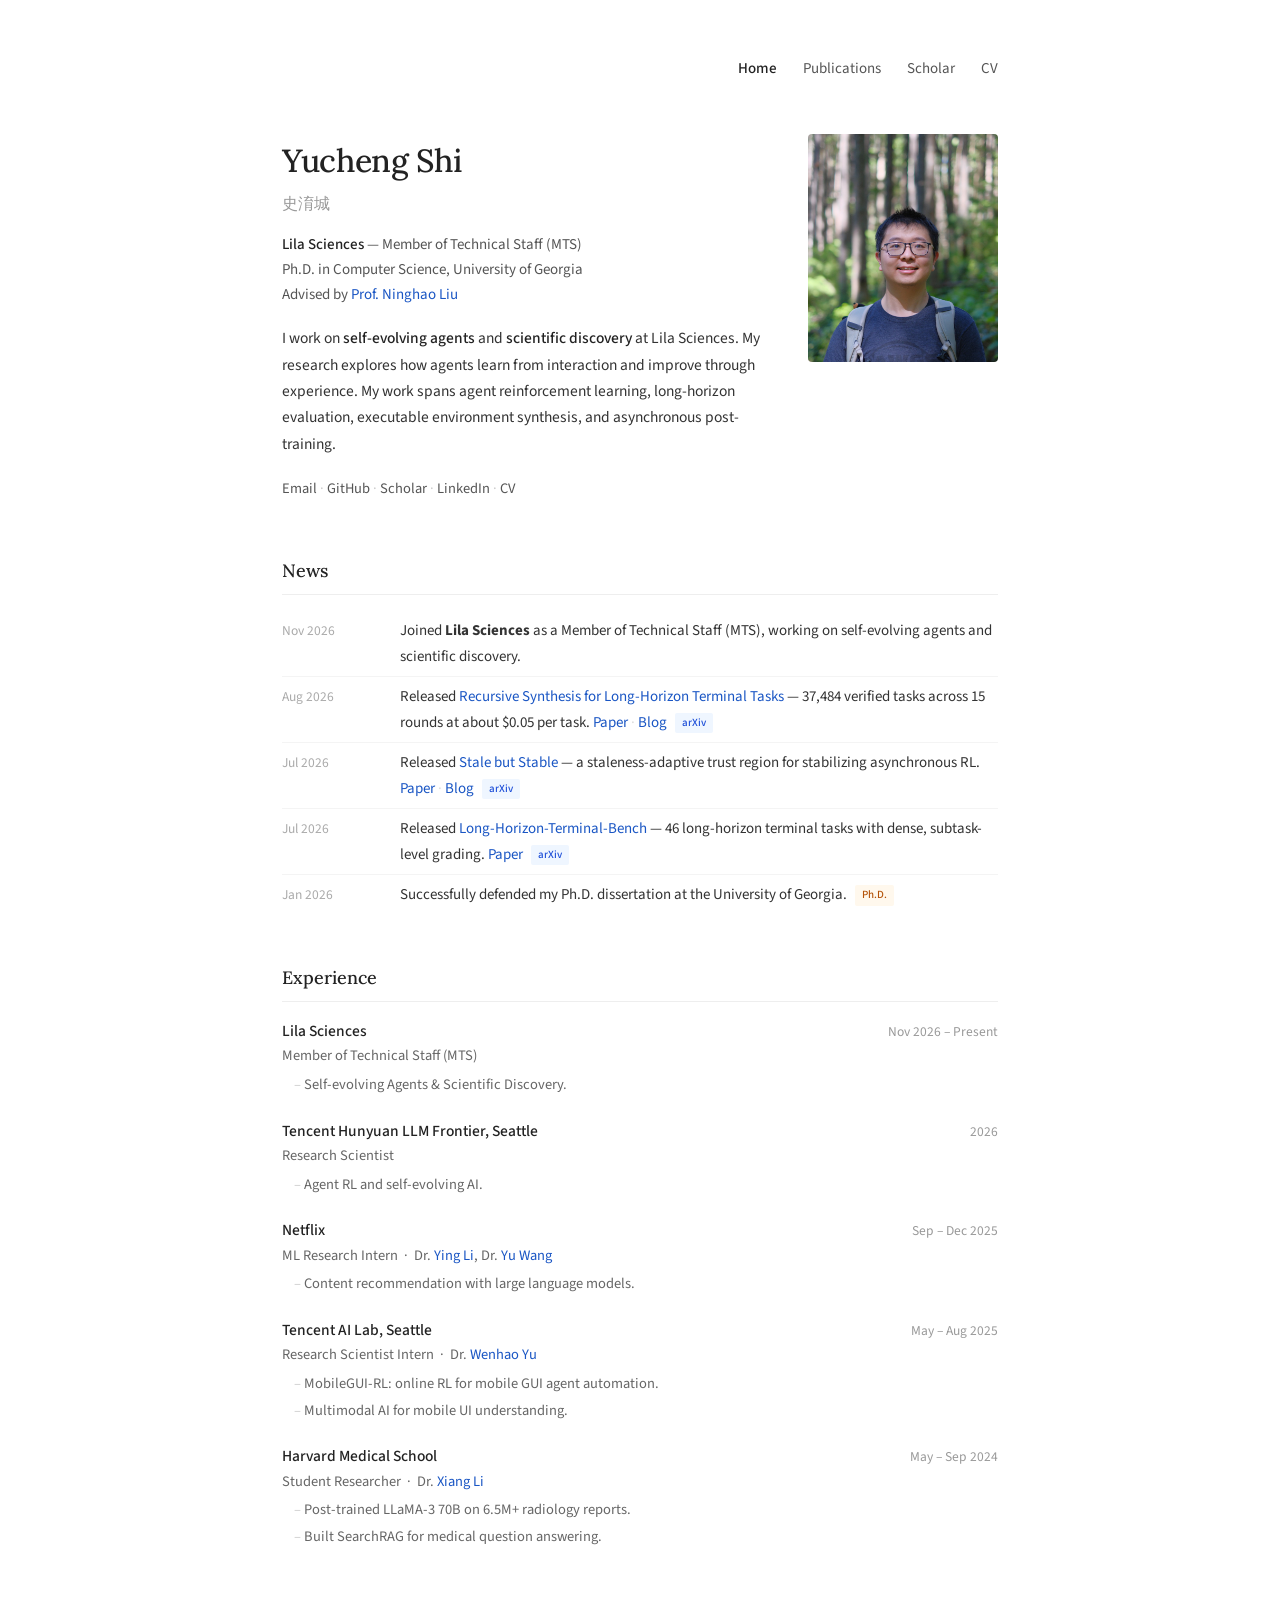
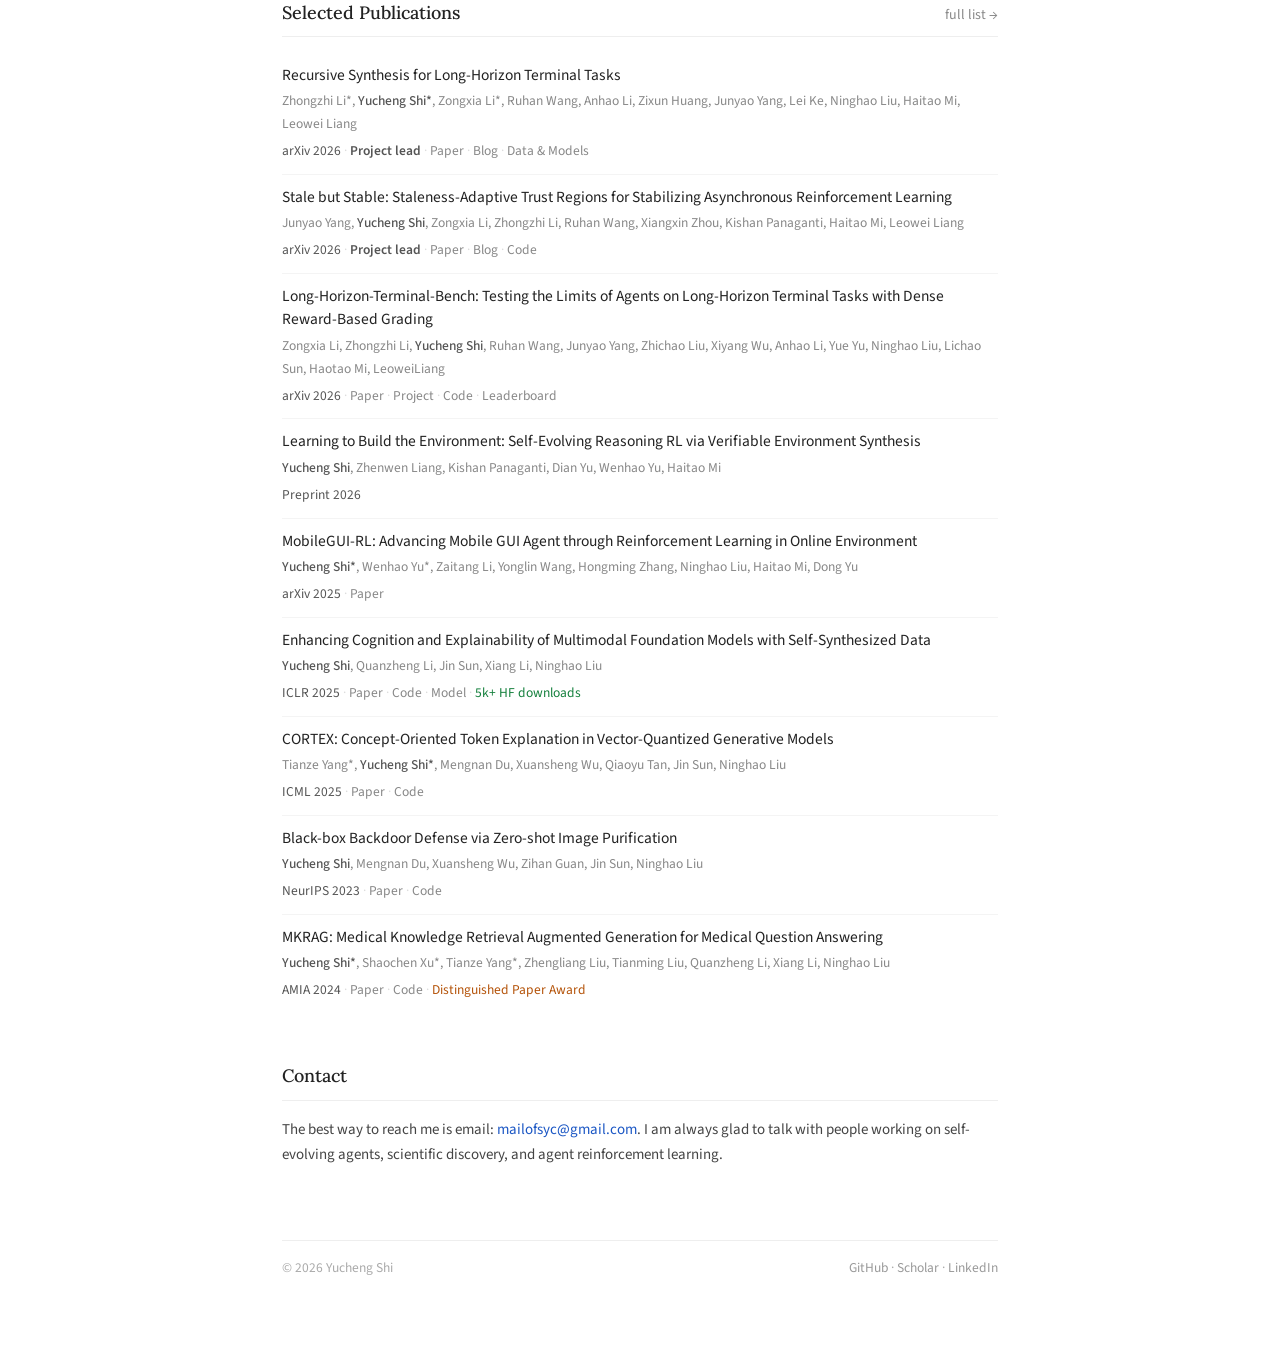
==== commit 0fff76db: "Trim homepage news to five key updates Retain the Lila Sciences role announcement, three recent rese" ====
--- a/index.html
+++ b/index.html
@@ -65,15 +65,7 @@
     <div class="news-row"><span class="news-date">Aug 2026</span><span>Released <a href="https://zhongzhi660.github.io/recursive-verified-synthesis-site/">Recursive Synthesis for Long-Horizon Terminal Tasks</a> — 37,484 verified tasks across 15 rounds at about $0.05 per task. <a href="https://arxiv.org/abs/2608.05466">Paper</a> <span class="sep">·</span> <a href="https://zhongzhi660.github.io/recursive-verified-synthesis-site/">Blog</a> <span class="tag tag-paper">arXiv</span></span></div>
     <div class="news-row"><span class="news-date">Jul 2026</span><span>Released <a href="https://jyyang26.github.io/stable_async_analysis/">Stale but Stable</a> — a staleness-adaptive trust region for stabilizing asynchronous RL. <a href="https://arxiv.org/abs/2607.18722">Paper</a> <span class="sep">·</span> <a href="https://jyyang26.github.io/stable_async_analysis/">Blog</a> <span class="tag tag-paper">arXiv</span></span></div>
     <div class="news-row"><span class="news-date">Jul 2026</span><span>Released <a href="https://zli12321.github.io/LHTB/">Long-Horizon-Terminal-Bench</a> — 46 long-horizon terminal tasks with dense, subtask-level grading. <a href="https://arxiv.org/abs/2607.08964">Paper</a> <span class="tag tag-paper">arXiv</span></span></div>
-    <div class="news-row"><span class="news-date">Jun 2026</span><span>New research note: <a href="https://ruhan-wang.github.io/Harness-Handbook/">Harness Handbook</a>, with Ruhan Wang. <span class="tag tag-paper">Note</span></span></div>
-    <div class="news-row"><span class="news-date">Summer 2026</span><span>Led a research program on self-evolving terminal agents with four student researchers.</span></div>
-    <div class="news-row"><span class="news-date">Feb 2026</span><span>Joined <strong>Tencent Hunyuan LLM Frontier</strong> in Seattle as a full-time Research Scientist.</span></div>
     <div class="news-row"><span class="news-date">Jan 2026</span><span>Successfully defended my Ph.D. dissertation at the University of Georgia. <span class="tag tag-award">Ph.D.</span></span></div>
-    <div class="news-row"><span class="news-date">Jan 2026</span><span>Preprint: <a href="https://arxiv.org/abs/2507.05720">MobileGUI-RL</a> — online RL for mobile GUI agents. <span class="tag tag-paper">arXiv</span></span></div>
-    <div class="news-row"><span class="news-date">May 2025</span><span>Papers accepted at <strong>ICML 2025</strong> and BIBM 2025. <span class="tag tag-paper">ICML</span></span></div>
-    <div class="news-row"><span class="news-date">Apr 2025</span><span>Received <a href="https://grad.uga.edu/scholarship-and-fellowship-awards-2023/">Dissertation Completion Award Assistantship</a> for 2025–2026. <span class="tag tag-award">Award</span></span></div>
-    <div class="news-row"><span class="news-date">Jan 2025</span><span>Three papers accepted at <strong>ICLR 2025</strong>. <span class="tag tag-paper">ICLR</span></span></div>
-    <div class="news-row"><span class="news-date">Nov 2024</span><span>MKRAG received <a href="https://computing.uga.edu/news/stories/2024/dr-ninghao-liu-wins-distinguished-paper-award">Distinguished Paper Award</a> at AMIA 2024. <span class="tag tag-award">Award</span></span></div>
   </section>
 
   <!-- EXPERIENCE -->
